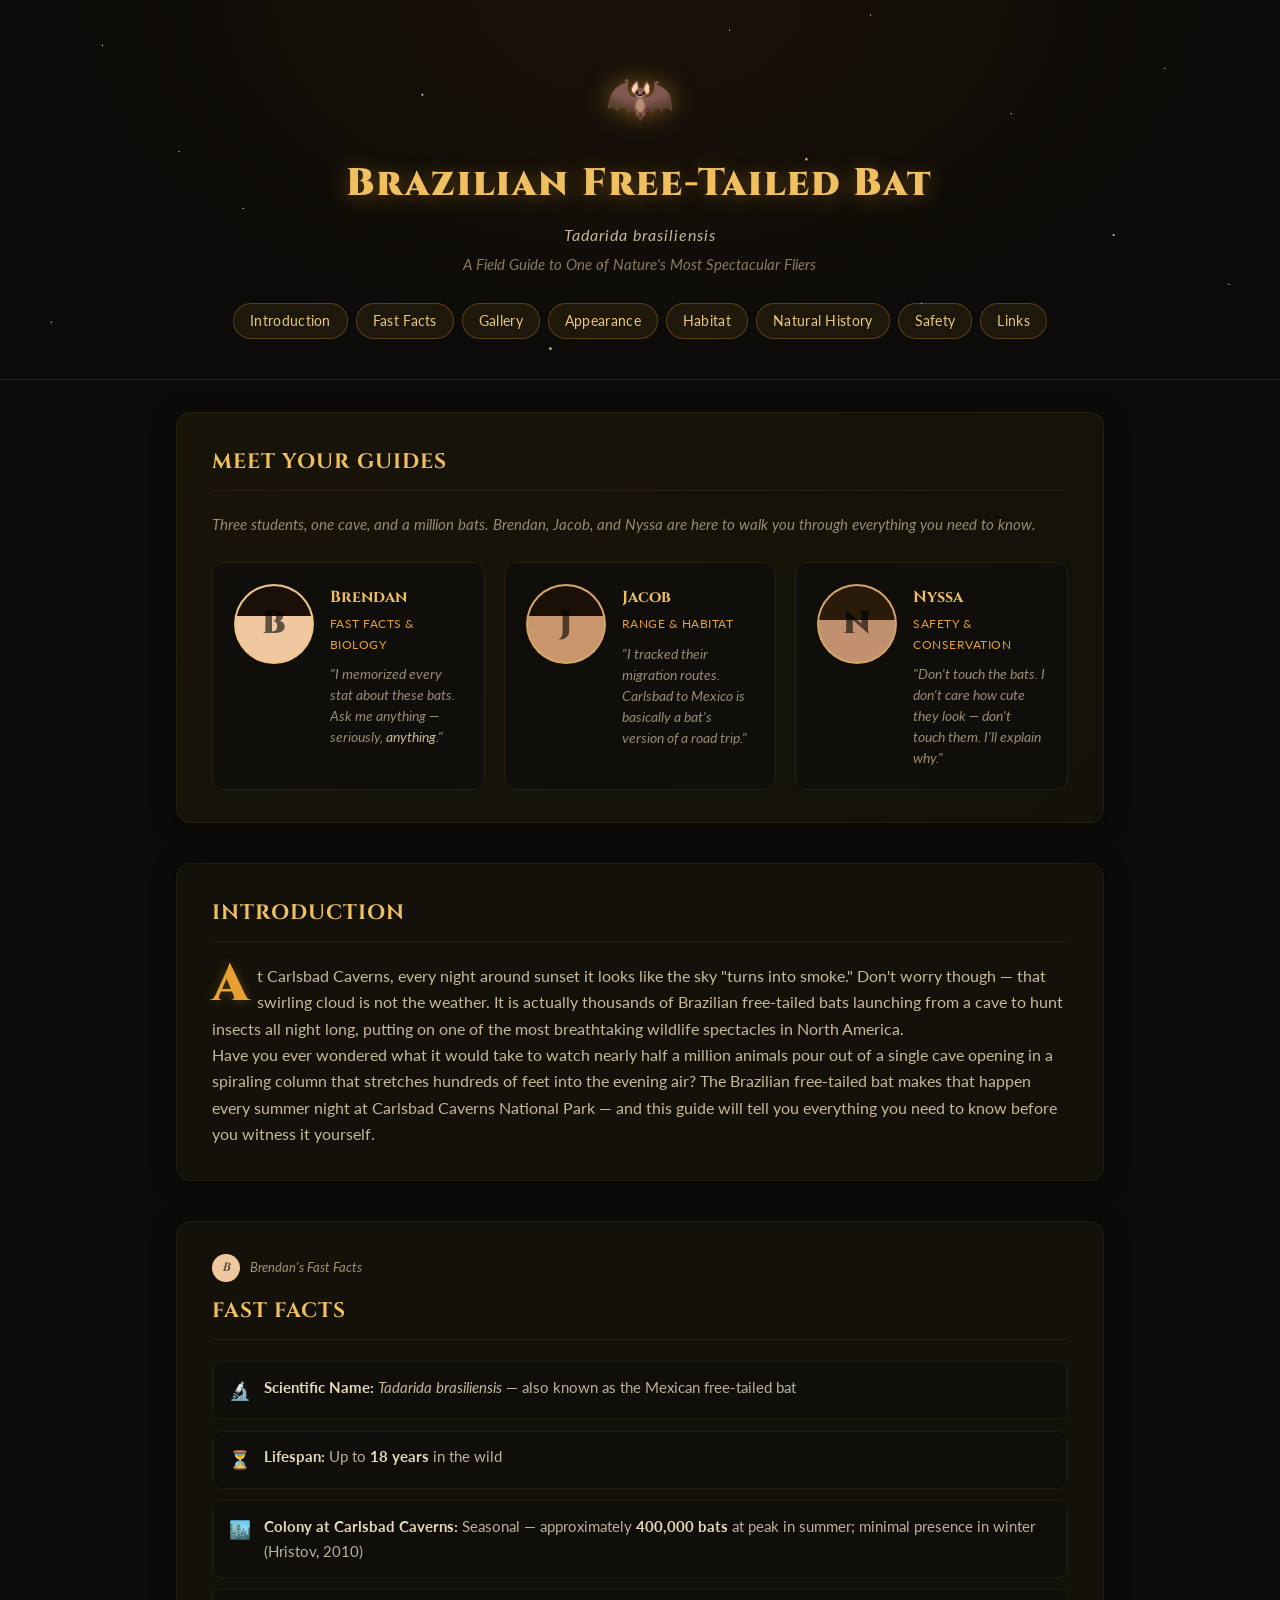
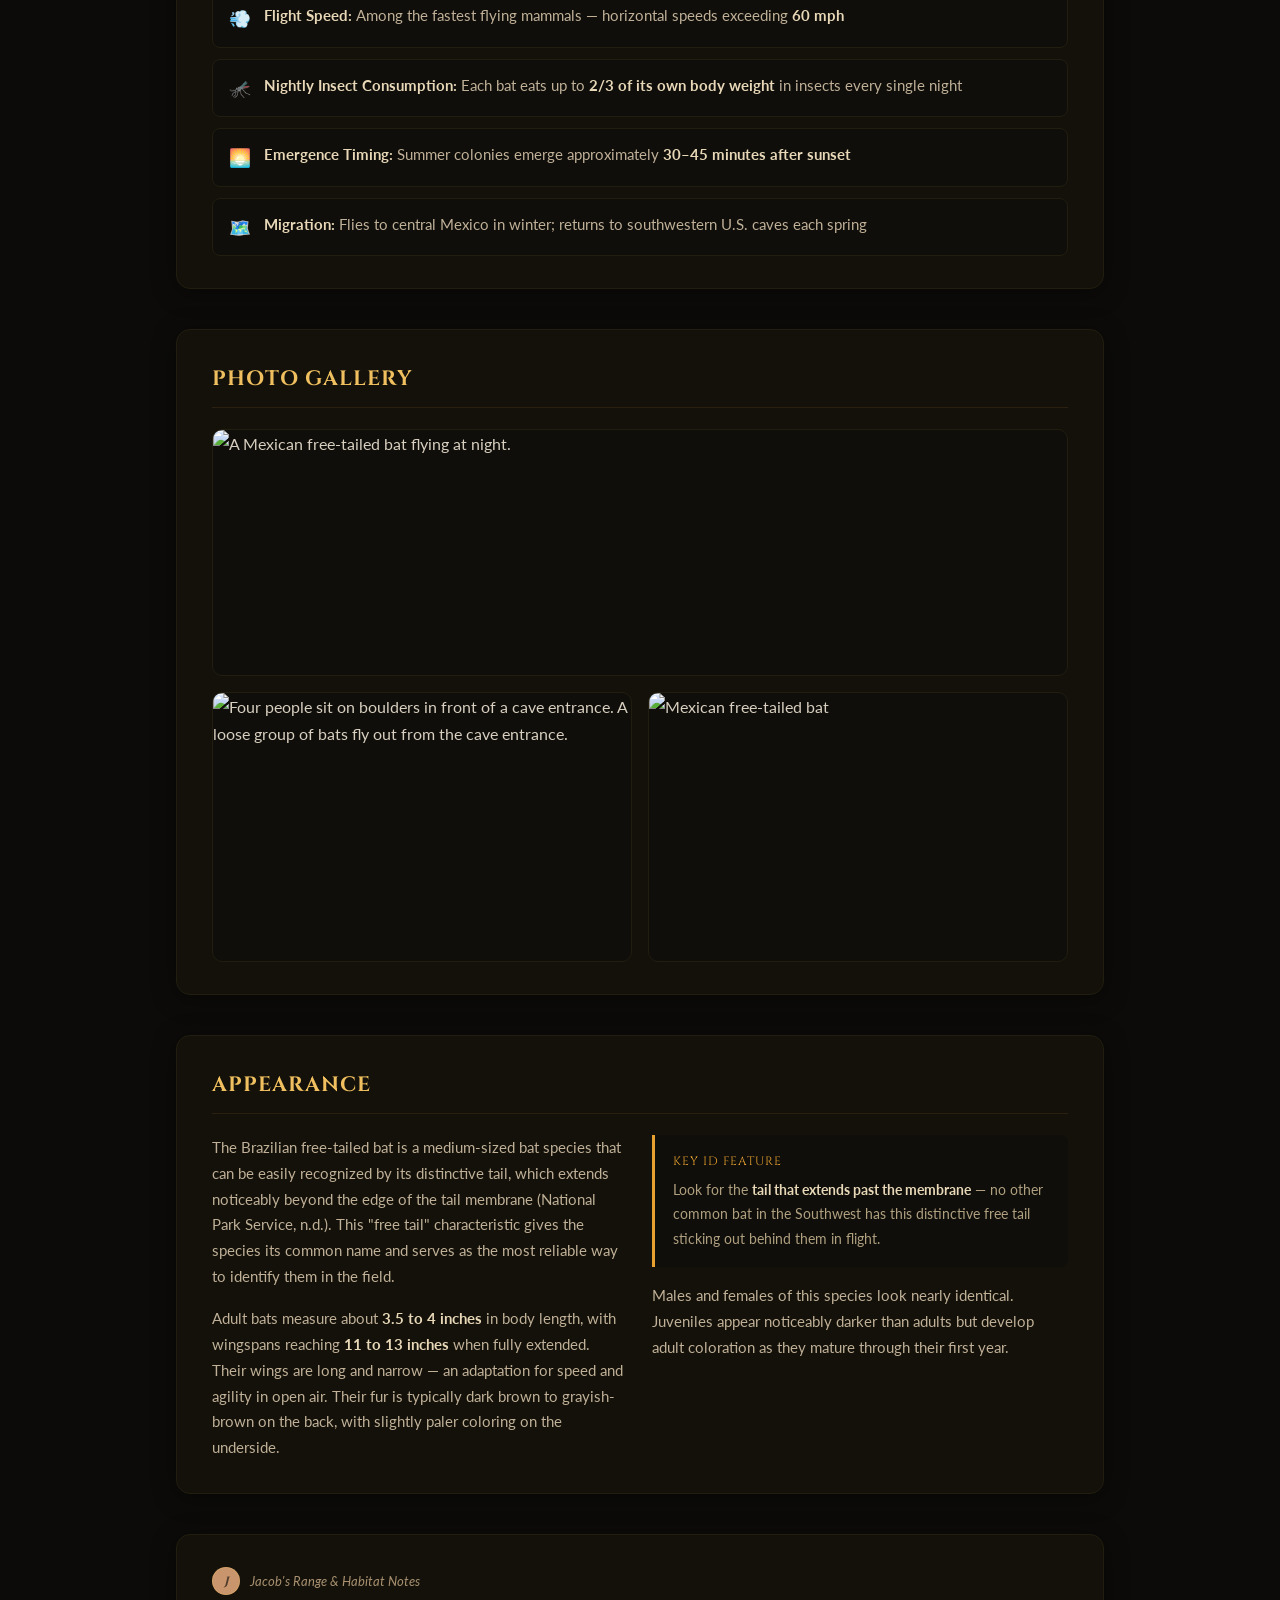
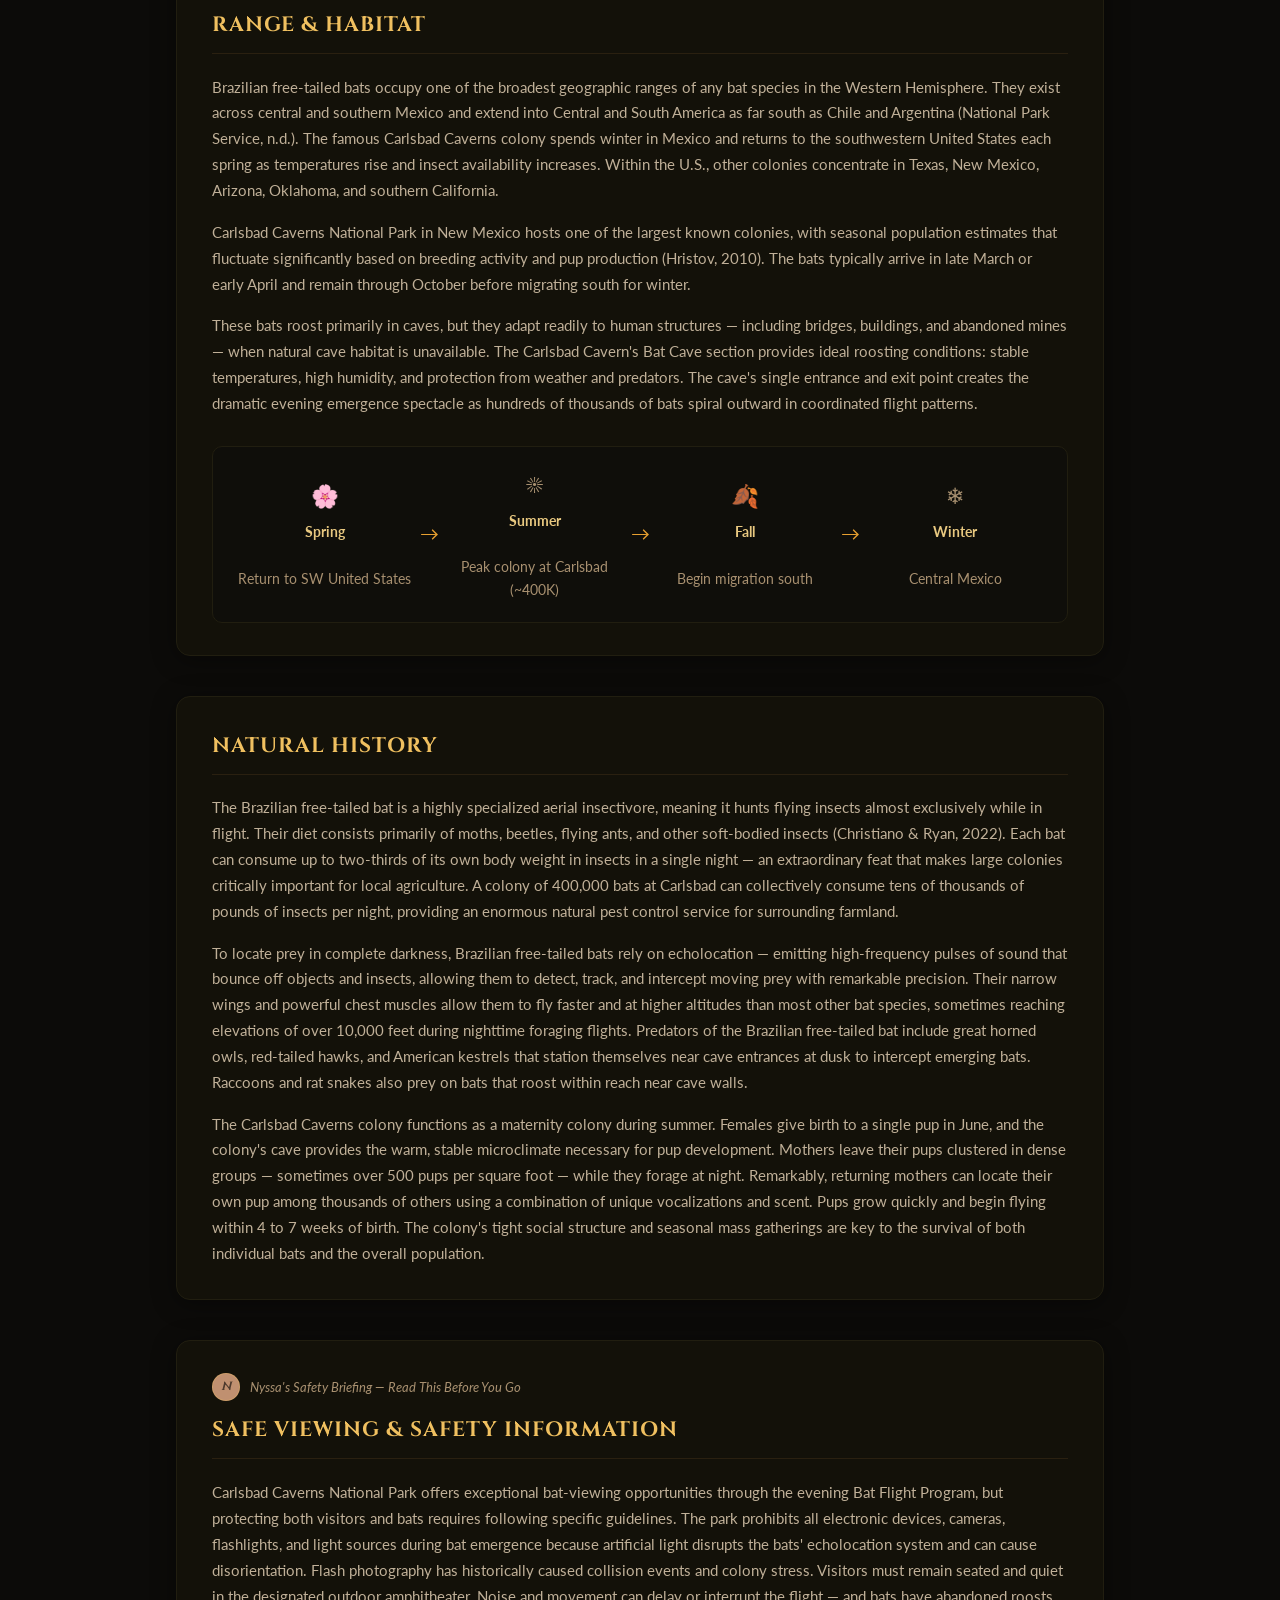
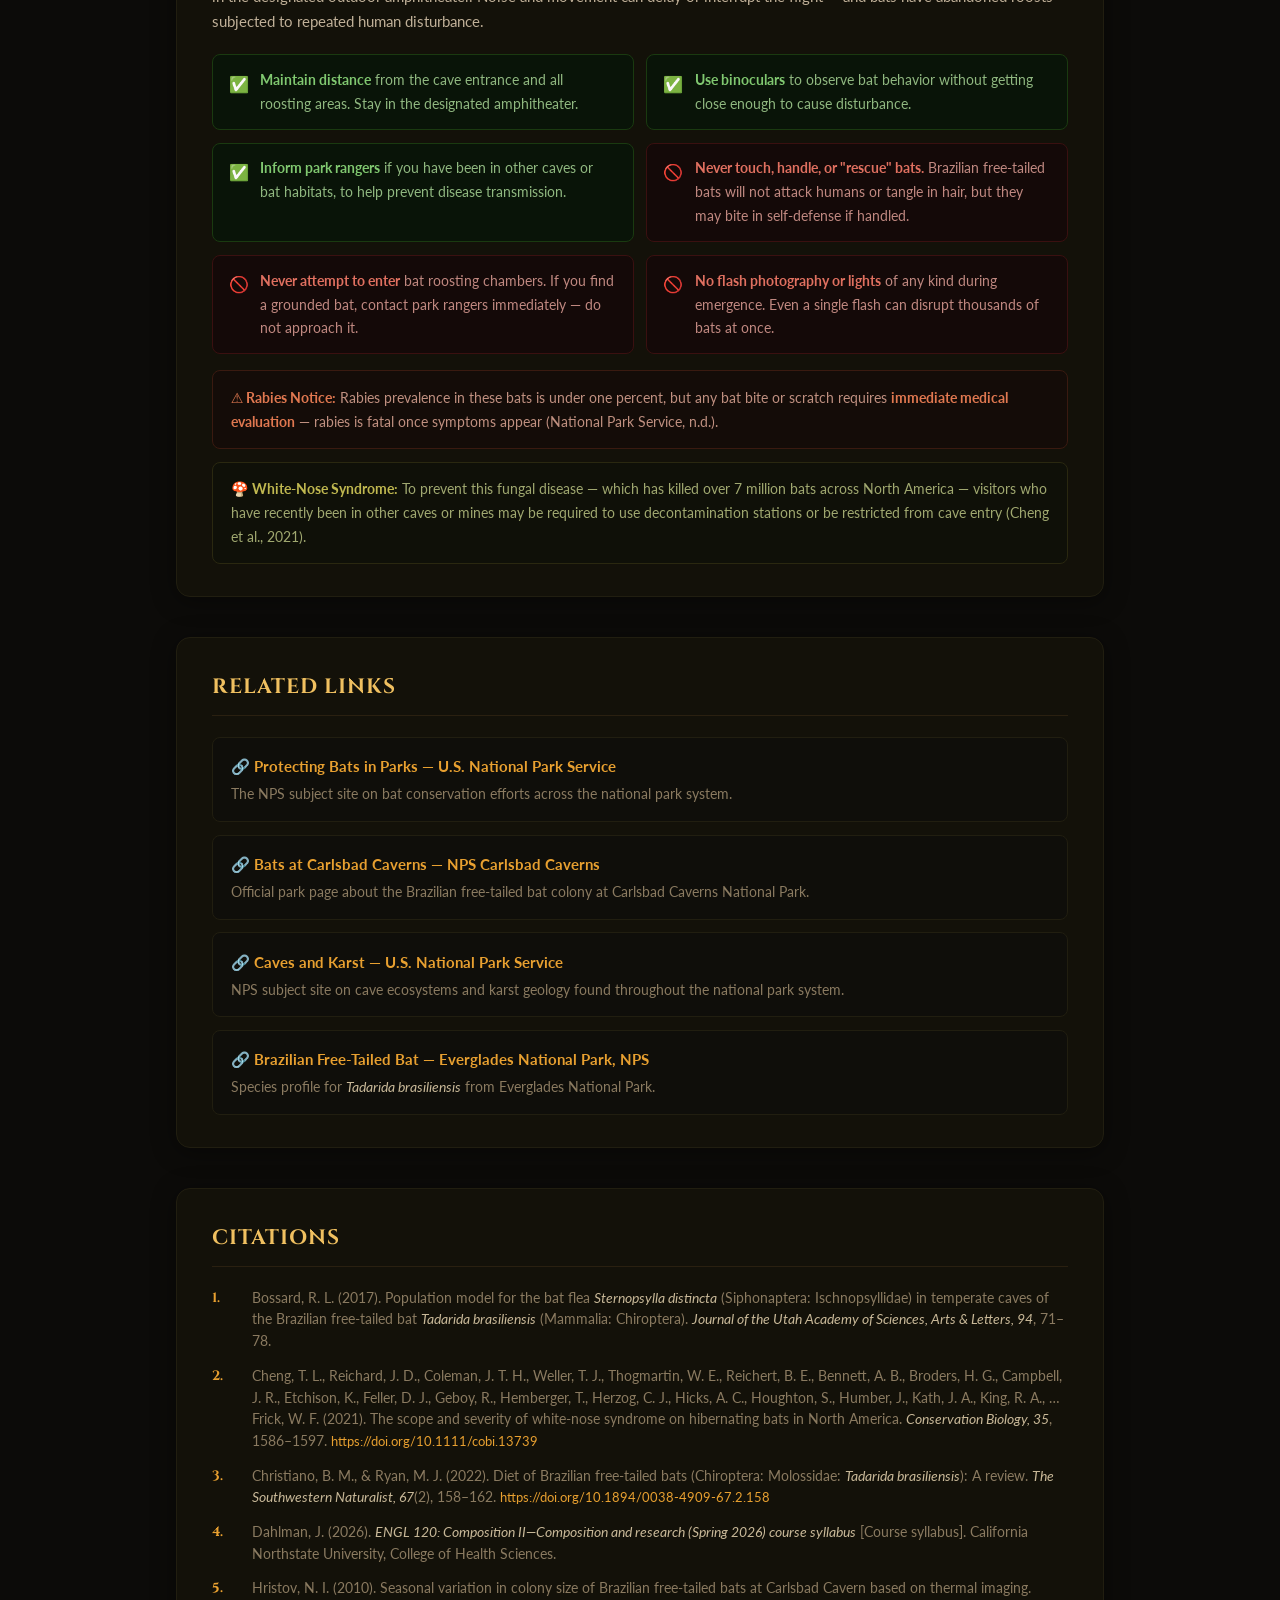
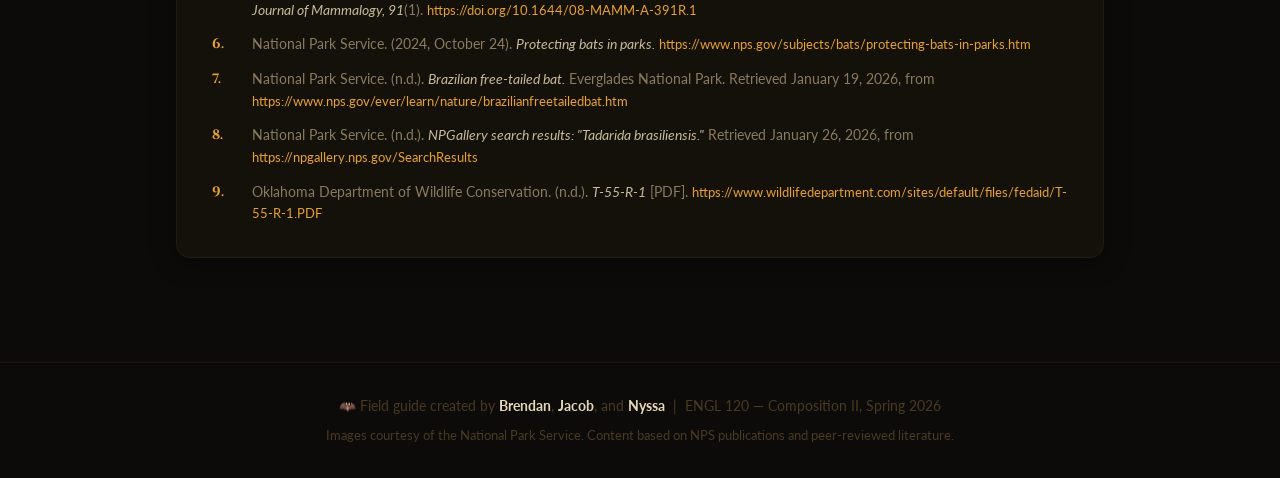
==== bat-guide/index.html @ ae76cc27 "Add Brazilian Free-Tailed Bat field guide website Features student guides Brendan (Taiwanese), Jacob" ====
<!DOCTYPE html>
<html lang="en">
<head>
  <meta charset="UTF-8" />
  <meta name="viewport" content="width=device-width, initial-scale=1.0" />
  <title>Brazilian Free-Tailed Bat — Field Guide</title>
  <link rel="preconnect" href="https://fonts.googleapis.com">
  <link rel="preconnect" href="https://fonts.gstatic.com" crossorigin>
  <link href="https://fonts.googleapis.com/css2?family=Cinzel:wght@400;700;900&family=Lato:ital,wght@0,400;0,700;1,400&display=swap" rel="stylesheet">
  <link rel="stylesheet" href="styles.css" />
</head>
<body>

  <!-- ===== HERO ===== -->
  <header>
    <div class="stars"></div>
    <div class="hero-content">
      <div class="bat-icon">🦇</div>
      <h1>Brazilian Free-Tailed Bat</h1>
      <p class="latin-name"><em>Tadarida brasiliensis</em></p>
      <p class="hero-sub">A Field Guide to One of Nature's Most Spectacular Fliers</p>
      <nav>
        <a href="#intro">Introduction</a>
        <a href="#facts">Fast Facts</a>
        <a href="#gallery">Gallery</a>
        <a href="#appearance">Appearance</a>
        <a href="#habitat">Habitat</a>
        <a href="#history">Natural History</a>
        <a href="#safety">Safety</a>
        <a href="#links">Links</a>
      </nav>
    </div>
  </header>

  <main>

    <!-- ===== GUIDES ===== -->
    <section id="guides" class="guides-section">
      <h2>Meet Your Guides</h2>
      <p class="guides-intro">Three students, one cave, and a million bats. Brendan, Jacob, and Nyssa are here to walk you through everything you need to know.</p>
      <div class="guides-grid">

        <div class="guide-card">
          <div class="avatar avatar-brendan">
            <span class="avatar-initials">B</span>
            <div class="avatar-hair hair-brendan"></div>
          </div>
          <div class="guide-info">
            <h3>Brendan</h3>
            <p class="guide-tag">Fast Facts &amp; Biology</p>
            <p class="guide-quote">"I memorized every stat about these bats. Ask me anything — seriously, <em>anything</em>."</p>
          </div>
        </div>

        <div class="guide-card">
          <div class="avatar avatar-jacob">
            <span class="avatar-initials">J</span>
            <div class="avatar-hair hair-jacob"></div>
          </div>
          <div class="guide-info">
            <h3>Jacob</h3>
            <p class="guide-tag">Range &amp; Habitat</p>
            <p class="guide-quote">"I tracked their migration routes. Carlsbad to Mexico is basically a bat's version of a road trip."</p>
          </div>
        </div>

        <div class="guide-card">
          <div class="avatar avatar-nyssa">
            <span class="avatar-initials">N</span>
            <div class="avatar-hair hair-nyssa"></div>
          </div>
          <div class="guide-info">
            <h3>Nyssa</h3>
            <p class="guide-tag">Safety &amp; Conservation</p>
            <p class="guide-quote">"Don't touch the bats. I don't care how cute they look — don't touch them. I'll explain why."</p>
          </div>
        </div>

      </div>
    </section>

    <!-- ===== INTRODUCTION ===== -->
    <section id="intro">
      <h2>Introduction</h2>
      <div class="intro-text">
        <p class="drop-cap">At Carlsbad Caverns, every night around sunset it looks like the sky "turns into smoke." Don't worry though — that swirling cloud is not the weather. It is actually thousands of Brazilian free-tailed bats launching from a cave to hunt insects all night long, putting on one of the most breathtaking wildlife spectacles in North America.</p>
        <p>Have you ever wondered what it would take to watch nearly half a million animals pour out of a single cave opening in a spiraling column that stretches hundreds of feet into the evening air? The Brazilian free-tailed bat makes that happen every summer night at Carlsbad Caverns National Park — and this guide will tell you everything you need to know before you witness it yourself.</p>
      </div>
    </section>

    <!-- ===== FAST FACTS ===== -->
    <section id="facts">
      <div class="section-guide-bar">
        <div class="mini-avatar avatar-brendan"><span>B</span></div>
        <span>Brendan's Fast Facts</span>
      </div>
      <h2>Fast Facts</h2>
      <ul class="fact-list">
        <li>
          <span class="fact-icon">🔬</span>
          <div><strong>Scientific Name:</strong> <em>Tadarida brasiliensis</em> — also known as the Mexican free-tailed bat</div>
        </li>
        <li>
          <span class="fact-icon">⏳</span>
          <div><strong>Lifespan:</strong> Up to <strong>18 years</strong> in the wild</div>
        </li>
        <li>
          <span class="fact-icon">🏙️</span>
          <div><strong>Colony at Carlsbad Caverns:</strong> Seasonal — approximately <strong>400,000 bats</strong> at peak in summer; minimal presence in winter (Hristov, 2010)</div>
        </li>
        <li>
          <span class="fact-icon">💨</span>
          <div><strong>Flight Speed:</strong> Among the fastest flying mammals — horizontal speeds exceeding <strong>60 mph</strong></div>
        </li>
        <li>
          <span class="fact-icon">🦟</span>
          <div><strong>Nightly Insect Consumption:</strong> Each bat eats up to <strong>2/3 of its own body weight</strong> in insects every single night</div>
        </li>
        <li>
          <span class="fact-icon">🌅</span>
          <div><strong>Emergence Timing:</strong> Summer colonies emerge approximately <strong>30–45 minutes after sunset</strong></div>
        </li>
        <li>
          <span class="fact-icon">🗺️</span>
          <div><strong>Migration:</strong> Flies to central Mexico in winter; returns to southwestern U.S. caves each spring</div>
        </li>
      </ul>
    </section>

    <!-- ===== GALLERY ===== -->
    <section id="gallery">
      <h2>Photo Gallery</h2>
      <div class="gallery-grid">

        <figure class="gallery-landscape">
          <img
            src="https://npgallery.nps.gov/GetAsset/c9c095a2-87aa-4bda-b711-09a0f9db48b5/thumbxlarge"
            alt="A Mexican free-tailed bat flying at night."
            loading="lazy"
          />
          <figcaption>
            <span class="photo-caption">Mexican free-tailed bat (<em>Tadarida brasiliensis</em>) in flight at night.</span>
            <span class="photo-credit">NPS Photo / BT Hamilton</span>
          </figcaption>
        </figure>

        <figure class="gallery-portrait">
          <img
            src="https://npgallery.nps.gov/GetAsset/7855b860-4437-4084-9c7d-f9df87c535fa/thumbxlarge"
            alt="Four people sit on boulders in front of a cave entrance. A loose group of bats fly out from the cave entrance."
            loading="lazy"
          />
          <figcaption>
            <span class="photo-caption">Nightly Bat Outflight — visitors watch as bats emerge from Carlsbad Caverns.</span>
            <span class="photo-credit">NPS Photo / Maci Macpherson</span>
          </figcaption>
        </figure>

        <figure class="gallery-portrait">
          <img
            src="https://npgallery.nps.gov/GetAsset/e0b00a2d-155d-451f-670d-9aaa762e35d0/thumbxlarge"
            alt="Mexican free-tailed bat"
            loading="lazy"
          />
          <figcaption>
            <span class="photo-caption">Close-up view of a Mexican free-tailed bat, showing its distinctive free tail.</span>
            <span class="photo-credit">NPS Photo / U.S. National Park Service</span>
          </figcaption>
        </figure>

      </div>
    </section>

    <!-- ===== APPEARANCE ===== -->
    <section id="appearance">
      <h2>Appearance</h2>
      <div class="two-col">
        <div>
          <p>The Brazilian free-tailed bat is a medium-sized bat species that can be easily recognized by its distinctive tail, which extends noticeably beyond the edge of the tail membrane (National Park Service, n.d.). This "free tail" characteristic gives the species its common name and serves as the most reliable way to identify them in the field.</p>
          <p style="margin-top:1rem;">Adult bats measure about <strong>3.5 to 4 inches</strong> in body length, with wingspans reaching <strong>11 to 13 inches</strong> when fully extended. Their wings are long and narrow — an adaptation for speed and agility in open air. Their fur is typically dark brown to grayish-brown on the back, with slightly paler coloring on the underside.</p>
        </div>
        <div>
          <div class="callout-box">
            <div class="callout-label">Key ID Feature</div>
            <p>Look for the <strong>tail that extends past the membrane</strong> — no other common bat in the Southwest has this distinctive free tail sticking out behind them in flight.</p>
          </div>
          <p style="margin-top:1rem;">Males and females of this species look nearly identical. Juveniles appear noticeably darker than adults but develop adult coloration as they mature through their first year.</p>
        </div>
      </div>
    </section>

    <!-- ===== RANGE & HABITAT ===== -->
    <section id="habitat">
      <div class="section-guide-bar">
        <div class="mini-avatar avatar-jacob"><span>J</span></div>
        <span>Jacob's Range &amp; Habitat Notes</span>
      </div>
      <h2>Range &amp; Habitat</h2>
      <p>Brazilian free-tailed bats occupy one of the broadest geographic ranges of any bat species in the Western Hemisphere. They exist across central and southern Mexico and extend into Central and South America as far south as Chile and Argentina (National Park Service, n.d.). The famous Carlsbad Caverns colony spends winter in Mexico and returns to the southwestern United States each spring as temperatures rise and insect availability increases. Within the U.S., other colonies concentrate in Texas, New Mexico, Arizona, Oklahoma, and southern California.</p>
      <p style="margin-top:1rem;">Carlsbad Caverns National Park in New Mexico hosts one of the largest known colonies, with seasonal population estimates that fluctuate significantly based on breeding activity and pup production (Hristov, 2010). The bats typically arrive in late March or early April and remain through October before migrating south for winter.</p>
      <p style="margin-top:1rem;">These bats roost primarily in caves, but they adapt readily to human structures — including bridges, buildings, and abandoned mines — when natural cave habitat is unavailable. The Carlsbad Cavern's Bat Cave section provides ideal roosting conditions: stable temperatures, high humidity, and protection from weather and predators. The cave's single entrance and exit point creates the dramatic evening emergence spectacle as hundreds of thousands of bats spiral outward in coordinated flight patterns.</p>

      <div class="migration-bar">
        <div class="mig-step"><span class="mig-icon">🌸</span><strong>Spring</strong><br>Return to SW United States</div>
        <div class="mig-arrow">→</div>
        <div class="mig-step"><span class="mig-icon">☀️</span><strong>Summer</strong><br>Peak colony at Carlsbad (~400K)</div>
        <div class="mig-arrow">→</div>
        <div class="mig-step"><span class="mig-icon">🍂</span><strong>Fall</strong><br>Begin migration south</div>
        <div class="mig-arrow">→</div>
        <div class="mig-step"><span class="mig-icon">❄️</span><strong>Winter</strong><br>Central Mexico</div>
      </div>
    </section>

    <!-- ===== NATURAL HISTORY ===== -->
    <section id="history">
      <h2>Natural History</h2>
      <p>The Brazilian free-tailed bat is a highly specialized aerial insectivore, meaning it hunts flying insects almost exclusively while in flight. Their diet consists primarily of moths, beetles, flying ants, and other soft-bodied insects (Christiano &amp; Ryan, 2022). Each bat can consume up to two-thirds of its own body weight in insects in a single night — an extraordinary feat that makes large colonies critically important for local agriculture. A colony of 400,000 bats at Carlsbad can collectively consume tens of thousands of pounds of insects per night, providing an enormous natural pest control service for surrounding farmland.</p>
      <p style="margin-top:1rem;">To locate prey in complete darkness, Brazilian free-tailed bats rely on echolocation — emitting high-frequency pulses of sound that bounce off objects and insects, allowing them to detect, track, and intercept moving prey with remarkable precision. Their narrow wings and powerful chest muscles allow them to fly faster and at higher altitudes than most other bat species, sometimes reaching elevations of over 10,000 feet during nighttime foraging flights. Predators of the Brazilian free-tailed bat include great horned owls, red-tailed hawks, and American kestrels that station themselves near cave entrances at dusk to intercept emerging bats. Raccoons and rat snakes also prey on bats that roost within reach near cave walls.</p>
      <p style="margin-top:1rem;">The Carlsbad Caverns colony functions as a maternity colony during summer. Females give birth to a single pup in June, and the colony's cave provides the warm, stable microclimate necessary for pup development. Mothers leave their pups clustered in dense groups — sometimes over 500 pups per square foot — while they forage at night. Remarkably, returning mothers can locate their own pup among thousands of others using a combination of unique vocalizations and scent. Pups grow quickly and begin flying within 4 to 7 weeks of birth. The colony's tight social structure and seasonal mass gatherings are key to the survival of both individual bats and the overall population.</p>
    </section>

    <!-- ===== SAFETY ===== -->
    <section id="safety">
      <div class="section-guide-bar">
        <div class="mini-avatar avatar-nyssa"><span>N</span></div>
        <span>Nyssa's Safety Briefing — Read This Before You Go</span>
      </div>
      <h2>Safe Viewing &amp; Safety Information</h2>
      <p>Carlsbad Caverns National Park offers exceptional bat-viewing opportunities through the evening Bat Flight Program, but protecting both visitors and bats requires following specific guidelines. The park prohibits all electronic devices, cameras, flashlights, and light sources during bat emergence because artificial light disrupts the bats' echolocation system and can cause disorientation. Flash photography has historically caused collision events and colony stress. Visitors must remain seated and quiet in the designated outdoor amphitheater. Noise and movement can delay or interrupt the flight — and bats have abandoned roosts subjected to repeated human disturbance.</p>

      <div class="safety-grid">
        <div class="safety-item safe">
          <span class="safety-icon">✅</span>
          <div>
            <strong>Maintain distance</strong> from the cave entrance and all roosting areas. Stay in the designated amphitheater.
          </div>
        </div>
        <div class="safety-item safe">
          <span class="safety-icon">✅</span>
          <div>
            <strong>Use binoculars</strong> to observe bat behavior without getting close enough to cause disturbance.
          </div>
        </div>
        <div class="safety-item safe">
          <span class="safety-icon">✅</span>
          <div>
            <strong>Inform park rangers</strong> if you have been in other caves or bat habitats, to help prevent disease transmission.
          </div>
        </div>
        <div class="safety-item danger">
          <span class="safety-icon">🚫</span>
          <div>
            <strong>Never touch, handle, or "rescue" bats.</strong> Brazilian free-tailed bats will not attack humans or tangle in hair, but they may bite in self-defense if handled.
          </div>
        </div>
        <div class="safety-item danger">
          <span class="safety-icon">🚫</span>
          <div>
            <strong>Never attempt to enter</strong> bat roosting chambers. If you find a grounded bat, contact park rangers immediately — do not approach it.
          </div>
        </div>
        <div class="safety-item danger">
          <span class="safety-icon">🚫</span>
          <div>
            <strong>No flash photography or lights</strong> of any kind during emergence. Even a single flash can disrupt thousands of bats at once.
          </div>
        </div>
      </div>

      <div class="rabies-notice">
        <strong>⚠️ Rabies Notice:</strong> Rabies prevalence in these bats is under one percent, but any bat bite or scratch requires <strong>immediate medical evaluation</strong> — rabies is fatal once symptoms appear (National Park Service, n.d.).
      </div>

      <div class="wns-notice">
        <strong>🍄 White-Nose Syndrome:</strong> To prevent this fungal disease — which has killed over 7 million bats across North America — visitors who have recently been in other caves or mines may be required to use decontamination stations or be restricted from cave entry (Cheng et al., 2021).
      </div>
    </section>

    <!-- ===== RELATED LINKS ===== -->
    <section id="links">
      <h2>Related Links</h2>
      <ul class="links-list">
        <li>
          <a href="https://www.nps.gov/subjects/bats/protecting-bats-in-parks.htm" target="_blank" rel="noopener">
            🔗 Protecting Bats in Parks — U.S. National Park Service
          </a>
          <p>The NPS subject site on bat conservation efforts across the national park system.</p>
        </li>
        <li>
          <a href="https://www.nps.gov/cave/learn/nature/bats.htm" target="_blank" rel="noopener">
            🔗 Bats at Carlsbad Caverns — NPS Carlsbad Caverns
          </a>
          <p>Official park page about the Brazilian free-tailed bat colony at Carlsbad Caverns National Park.</p>
        </li>
        <li>
          <a href="https://www.nps.gov/subjects/caves/index.htm" target="_blank" rel="noopener">
            🔗 Caves and Karst — U.S. National Park Service
          </a>
          <p>NPS subject site on cave ecosystems and karst geology found throughout the national park system.</p>
        </li>
        <li>
          <a href="https://www.nps.gov/ever/learn/nature/brazilianfreetailedbat.htm" target="_blank" rel="noopener">
            🔗 Brazilian Free-Tailed Bat — Everglades National Park, NPS
          </a>
          <p>Species profile for <em>Tadarida brasiliensis</em> from Everglades National Park.</p>
        </li>
      </ul>
    </section>

    <!-- ===== CITATIONS ===== -->
    <section id="citations">
      <h2>Citations</h2>
      <ol class="citation-list">
        <li>Bossard, R. L. (2017). Population model for the bat flea <em>Sternopsylla distincta</em> (Siphonaptera: Ischnopsyllidae) in temperate caves of the Brazilian free-tailed bat <em>Tadarida brasiliensis</em> (Mammalia: Chiroptera). <em>Journal of the Utah Academy of Sciences, Arts &amp; Letters, 94</em>, 71–78.</li>
        <li>Cheng, T. L., Reichard, J. D., Coleman, J. T. H., Weller, T. J., Thogmartin, W. E., Reichert, B. E., Bennett, A. B., Broders, H. G., Campbell, J. R., Etchison, K., Feller, D. J., Geboy, R., Hemberger, T., Herzog, C. J., Hicks, A. C., Houghton, S., Humber, J., Kath, J. A., King, R. A., … Frick, W. F. (2021). The scope and severity of white-nose syndrome on hibernating bats in North America. <em>Conservation Biology, 35</em>, 1586–1597. <a href="https://doi.org/10.1111/cobi.13739" target="_blank">https://doi.org/10.1111/cobi.13739</a></li>
        <li>Christiano, B. M., &amp; Ryan, M. J. (2022). Diet of Brazilian free-tailed bats (Chiroptera: Molossidae: <em>Tadarida brasiliensis</em>): A review. <em>The Southwestern Naturalist, 67</em>(2), 158–162. <a href="https://doi.org/10.1894/0038-4909-67.2.158" target="_blank">https://doi.org/10.1894/0038-4909-67.2.158</a></li>
        <li>Dahlman, J. (2026). <em>ENGL 120: Composition II—Composition and research (Spring 2026) course syllabus</em> [Course syllabus]. California Northstate University, College of Health Sciences.</li>
        <li>Hristov, N. I. (2010). Seasonal variation in colony size of Brazilian free-tailed bats at Carlsbad Cavern based on thermal imaging. <em>Journal of Mammalogy, 91</em>(1). <a href="https://doi.org/10.1644/08-MAMM-A-391R.1" target="_blank">https://doi.org/10.1644/08-MAMM-A-391R.1</a></li>
        <li>National Park Service. (2024, October 24). <em>Protecting bats in parks.</em> <a href="https://www.nps.gov/subjects/bats/protecting-bats-in-parks.htm" target="_blank">https://www.nps.gov/subjects/bats/protecting-bats-in-parks.htm</a></li>
        <li>National Park Service. (n.d.). <em>Brazilian free-tailed bat.</em> Everglades National Park. Retrieved January 19, 2026, from <a href="https://www.nps.gov/ever/learn/nature/brazilianfreetailedbat.htm" target="_blank">https://www.nps.gov/ever/learn/nature/brazilianfreetailedbat.htm</a></li>
        <li>National Park Service. (n.d.). <em>NPGallery search results: "Tadarida brasiliensis."</em> Retrieved January 26, 2026, from <a href="https://npgallery.nps.gov/SearchResults?search_param=all&allFields=Tadarida+brasiliensis" target="_blank">https://npgallery.nps.gov/SearchResults</a></li>
        <li>Oklahoma Department of Wildlife Conservation. (n.d.). <em>T-55-R-1</em> [PDF]. <a href="https://www.wildlifedepartment.com/sites/default/files/fedaid/T-55-R-1.PDF" target="_blank">https://www.wildlifedepartment.com/sites/default/files/fedaid/T-55-R-1.PDF</a></li>
      </ol>
    </section>

  </main>

  <footer>
    <p>🦇 Field guide created by <strong>Brendan</strong>, <strong>Jacob</strong>, and <strong>Nyssa</strong> &nbsp;|&nbsp; ENGL 120 — Composition II, Spring 2026</p>
    <p style="margin-top:0.4rem; font-size:0.8rem;">Images courtesy of the National Park Service. Content based on NPS publications and peer-reviewed literature.</p>
  </footer>

</body>
</html>
---- bat-guide/styles.css ----
/* ===== RESET ===== */
*, *::before, *::after { box-sizing: border-box; margin: 0; padding: 0; }

/* ===== BASE ===== */
body {
  font-family: 'Lato', 'Segoe UI', system-ui, sans-serif;
  background: #0c0b09;
  color: #d8cfc0;
  line-height: 1.7;
}

a { color: #e8a030; text-decoration: none; }
a:hover { text-decoration: underline; color: #f0b84a; }
strong { color: #e8d8b8; }
em { color: #c8b898; }

/* ===== HERO / HEADER ===== */
header {
  position: relative;
  min-height: 340px;
  display: flex;
  align-items: center;
  justify-content: center;
  text-align: center;
  padding: 3rem 1rem 2.5rem;
  overflow: hidden;
  background: radial-gradient(ellipse at 50% 0%, #1a1208 0%, #0c0b09 70%);
  border-bottom: 1px solid #2a2010;
}

/* starfield */
.stars {
  position: absolute;
  inset: 0;
  pointer-events: none;
  background-image:
    radial-gradient(1px 1px at 8%  12%, #fff8e0 0%, transparent 100%),
    radial-gradient(1px 1px at 19% 55%, #fff 0%, transparent 100%),
    radial-gradient(1.5px 1.5px at 33% 25%, #fff8e0 0%, transparent 100%),
    radial-gradient(1px 1px at 47% 70%, #fff 0%, transparent 100%),
    radial-gradient(1px 1px at 57%  8%, #fff8e0 0%, transparent 100%),
    radial-gradient(2px 2px at 63% 42%, #ffe8a0 0%, transparent 100%),
    radial-gradient(1px 1px at 72% 80%, #fff 0%, transparent 100%),
    radial-gradient(1px 1px at 79% 30%, #fff8e0 0%, transparent 100%),
    radial-gradient(1.5px 1.5px at 87% 62%, #fff 0%, transparent 100%),
    radial-gradient(1px 1px at 4%  85%, #fff8e0 0%, transparent 100%),
    radial-gradient(1px 1px at 91% 18%, #fff 0%, transparent 100%),
    radial-gradient(1px 1px at 14% 40%, #ffe8a0 0%, transparent 100%),
    radial-gradient(2px 2px at 43% 92%, #fff8e0 0%, transparent 100%),
    radial-gradient(1px 1px at 68%  4%, #fff 0%, transparent 100%),
    radial-gradient(1px 1px at 96% 75%, #fff8e0 0%, transparent 100%);
}

.hero-content { position: relative; z-index: 1; }

.bat-icon {
  font-size: 3.5rem;
  display: block;
  margin-bottom: 0.5rem;
  filter: drop-shadow(0 0 12px rgba(232,160,48,0.5));
}

header h1 {
  font-family: 'Cinzel', serif;
  font-size: 2.4rem;
  font-weight: 900;
  color: #f0c060;
  letter-spacing: 2px;
  text-shadow: 0 2px 20px rgba(232,160,48,0.4);
}

.latin-name {
  font-size: 1rem;
  color: #a89878;
  margin-top: 0.3rem;
  letter-spacing: 1px;
}

.hero-sub {
  font-size: 0.95rem;
  color: #8a7a60;
  margin-top: 0.2rem;
  font-style: italic;
}

nav {
  margin-top: 1.6rem;
  display: flex;
  justify-content: center;
  flex-wrap: wrap;
  gap: 0.5rem;
}
nav a {
  color: #e8c880;
  text-decoration: none;
  background: rgba(232,160,48,0.08);
  border: 1px solid rgba(232,160,48,0.3);
  padding: 0.35rem 1rem;
  border-radius: 999px;
  font-size: 0.85rem;
  letter-spacing: 0.3px;
  transition: background 0.2s, border-color 0.2s, color 0.2s;
}
nav a:hover {
  background: rgba(232,160,48,0.18);
  border-color: #e8a030;
  color: #fff;
  text-decoration: none;
}

/* ===== MAIN CONTAINER ===== */
main {
  max-width: 960px;
  margin: 0 auto;
  padding: 2rem 1rem 4rem;
}

/* ===== SECTIONS ===== */
section {
  background: #131109;
  border: 1px solid #211e10;
  border-radius: 14px;
  padding: 2rem 2.2rem;
  margin-bottom: 2.5rem;
  box-shadow: 0 4px 24px rgba(0,0,0,0.4);
}

section h2 {
  font-family: 'Cinzel', serif;
  font-size: 1.3rem;
  font-weight: 700;
  color: #f0c060;
  letter-spacing: 1px;
  text-transform: uppercase;
  border-bottom: 1px solid #2a2010;
  padding-bottom: 0.6rem;
  margin-bottom: 1.3rem;
}

/* ===== GUIDE BAR ===== */
.section-guide-bar {
  display: flex;
  align-items: center;
  gap: 0.6rem;
  margin-bottom: 0.8rem;
  font-size: 0.82rem;
  color: #a89070;
  font-style: italic;
}

/* ===== AVATAR SYSTEM ===== */
.avatar {
  width: 80px;
  height: 80px;
  border-radius: 50%;
  display: flex;
  align-items: center;
  justify-content: center;
  position: relative;
  overflow: hidden;
  flex-shrink: 0;
  border: 2px solid rgba(240,192,96,0.4);
}
.avatar-initials {
  font-family: 'Cinzel', serif;
  font-size: 2rem;
  font-weight: 900;
  position: relative;
  z-index: 2;
  color: rgba(0,0,0,0.6);
}

/* Skin tones */
.avatar-brendan { background: #f0c8a0; } /* Taiwanese — warm ivory */
.avatar-jacob   { background: #c8956c; } /* Filipino — warm tan */
.avatar-nyssa   { background: #c09070; } /* Light-skin Black — warm medium brown */

/* Hair shapes */
.avatar-hair {
  position: absolute;
  top: 0; left: 0; right: 0;
  height: 40%;
  z-index: 1;
  border-radius: 50% 50% 0 0;
}
.hair-brendan { background: #1a1008; } /* Very dark brown/black — East Asian */
.hair-jacob   { background: #1a1008; } /* Very dark brown/black — Filipino */
.hair-nyssa   { background: #2a1a0a; border-radius: 50% 50% 0 0; height: 45%; } /* Dark brown */

/* Mini avatars for section bars */
.mini-avatar {
  width: 28px;
  height: 28px;
  border-radius: 50%;
  display: flex;
  align-items: center;
  justify-content: center;
  font-family: 'Cinzel', serif;
  font-weight: 700;
  font-size: 0.75rem;
  color: rgba(0,0,0,0.6);
  flex-shrink: 0;
  border: 1px solid rgba(240,192,96,0.3);
}

/* ===== GUIDES SECTION ===== */
.guides-section {
  background: linear-gradient(135deg, #181408 0%, #131109 100%);
  border-color: #2a2010;
}

.guides-intro {
  color: #9a8a70;
  font-style: italic;
  margin-bottom: 1.5rem;
  font-size: 0.95rem;
}

.guides-grid {
  display: grid;
  grid-template-columns: repeat(auto-fill, minmax(240px, 1fr));
  gap: 1.2rem;
}

.guide-card {
  background: #0f0e0a;
  border: 1px solid #2a2010;
  border-radius: 12px;
  padding: 1.3rem;
  display: flex;
  gap: 1rem;
  align-items: flex-start;
  transition: border-color 0.2s, box-shadow 0.2s;
}
.guide-card:hover {
  border-color: #e8a030;
  box-shadow: 0 0 16px rgba(232,160,48,0.1);
}

.guide-info h3 {
  font-family: 'Cinzel', serif;
  font-size: 1rem;
  color: #f0c060;
  margin-bottom: 0.2rem;
}
.guide-tag {
  font-size: 0.75rem;
  color: #e8a030;
  text-transform: uppercase;
  letter-spacing: 0.5px;
  margin-bottom: 0.5rem;
}
.guide-quote {
  font-size: 0.88rem;
  color: #9a8a70;
  font-style: italic;
  line-height: 1.5;
}

/* ===== INTRODUCTION ===== */
.intro-text p { color: #c8b898; font-size: 0.97rem; }
.drop-cap::first-letter {
  font-family: 'Cinzel', serif;
  font-size: 3.2rem;
  font-weight: 900;
  color: #e8a030;
  float: left;
  line-height: 0.8;
  margin: 0.1rem 0.5rem 0 0;
  text-shadow: 0 0 12px rgba(232,160,48,0.3);
}

/* ===== FAST FACTS ===== */
.fact-list {
  list-style: none;
  display: flex;
  flex-direction: column;
  gap: 0.7rem;
}
.fact-list li {
  display: flex;
  align-items: flex-start;
  gap: 0.8rem;
  background: #0f0e0a;
  border: 1px solid #211e10;
  border-radius: 8px;
  padding: 0.8rem 1rem;
  font-size: 0.93rem;
  color: #c0b098;
}
.fact-icon { font-size: 1.1rem; flex-shrink: 0; margin-top: 0.05rem; }

/* ===== GALLERY ===== */
.gallery-grid {
  display: grid;
  grid-template-columns: 1fr 1fr;
  grid-template-rows: auto auto;
  gap: 1rem;
}
.gallery-landscape {
  grid-column: 1 / -1;
}
figure {
  margin: 0;
  border-radius: 10px;
  overflow: hidden;
  background: #0f0e0a;
  border: 1px solid #211e10;
}
figure img {
  width: 100%;
  height: 100%;
  object-fit: cover;
  display: block;
  min-height: 180px;
  max-height: 340px;
}
.gallery-landscape img { max-height: 400px; }
figcaption {
  padding: 0.6rem 0.9rem;
  display: flex;
  flex-direction: column;
  gap: 0.15rem;
}
.photo-caption { font-size: 0.85rem; color: #a89870; }
.photo-credit  { font-size: 0.75rem; color: #6a5a40; font-style: italic; }

/* ===== APPEARANCE ===== */
.two-col {
  display: grid;
  grid-template-columns: 1fr 1fr;
  gap: 1.5rem;
  align-items: start;
}
.two-col p { font-size: 0.95rem; color: #c0b098; }

.callout-box {
  background: #0f0e0a;
  border-left: 3px solid #e8a030;
  border-radius: 0 8px 8px 0;
  padding: 1rem 1.1rem;
}
.callout-label {
  font-family: 'Cinzel', serif;
  font-size: 0.75rem;
  text-transform: uppercase;
  letter-spacing: 1px;
  color: #e8a030;
  margin-bottom: 0.4rem;
}
.callout-box p { font-size: 0.9rem; color: #b0a080; }

/* ===== HABITAT / MIGRATION ===== */
#habitat p { font-size: 0.95rem; color: #c0b098; }

.migration-bar {
  display: flex;
  align-items: center;
  justify-content: space-between;
  flex-wrap: wrap;
  gap: 0.5rem;
  margin-top: 1.8rem;
  background: #0f0e0a;
  border: 1px solid #211e10;
  border-radius: 10px;
  padding: 1.2rem 1.5rem;
}
.mig-step {
  text-align: center;
  font-size: 0.85rem;
  color: #a89070;
  flex: 1;
  min-width: 90px;
}
.mig-step strong { color: #e8c880; display: block; font-size: 0.9rem; margin-top: 0.3rem; }
.mig-icon { font-size: 1.4rem; }
.mig-arrow { color: #e8a030; font-size: 1.2rem; }

/* ===== NATURAL HISTORY ===== */
#history p { font-size: 0.95rem; color: #c0b098; }

/* ===== SAFETY ===== */
#safety > p { font-size: 0.95rem; color: #c0b098; margin-bottom: 1.2rem; }

.safety-grid {
  display: grid;
  grid-template-columns: 1fr 1fr;
  gap: 0.8rem;
  margin-bottom: 1rem;
}
.safety-item {
  display: flex;
  gap: 0.7rem;
  align-items: flex-start;
  border-radius: 8px;
  padding: 0.8rem 1rem;
  font-size: 0.88rem;
}
.safety-item.safe   { background: #091408; border: 1px solid #1a3a10; color: #90b880; }
.safety-item.danger { background: #140908; border: 1px solid #3a1010; color: #c08880; }
.safety-item.safe strong   { color: #80c870; }
.safety-item.danger strong { color: #e07060; }
.safety-icon { font-size: 1rem; flex-shrink: 0; margin-top: 0.1rem; }

.rabies-notice, .wns-notice {
  border-radius: 8px;
  padding: 0.9rem 1.1rem;
  font-size: 0.88rem;
  margin-top: 0.8rem;
}
.rabies-notice {
  background: #140c08;
  border: 1px solid #3a1a10;
  color: #c09080;
}
.rabies-notice strong { color: #e07850; }
.wns-notice {
  background: #0f1008;
  border: 1px solid #2a2810;
  color: #a0a870;
}
.wns-notice strong { color: #c0b850; }

/* ===== LINKS ===== */
.links-list {
  list-style: none;
  display: flex;
  flex-direction: column;
  gap: 0.8rem;
}
.links-list li {
  background: #0f0e0a;
  border: 1px solid #211e10;
  border-radius: 8px;
  padding: 0.9rem 1.1rem;
}
.links-list a { font-size: 0.95rem; font-weight: 700; color: #e8a030; }
.links-list p { font-size: 0.85rem; color: #8a7a60; margin-top: 0.2rem; }

/* ===== CITATIONS ===== */
.citation-list {
  list-style: none;
  counter-reset: cite;
  display: flex;
  flex-direction: column;
  gap: 0.8rem;
}
.citation-list li {
  counter-increment: cite;
  padding-left: 2.5rem;
  position: relative;
  font-size: 0.85rem;
  color: #8a7a60;
  line-height: 1.6;
}
.citation-list li::before {
  content: counter(cite) ".";
  position: absolute;
  left: 0;
  color: #e8a030;
  font-weight: 700;
  font-family: 'Cinzel', serif;
}
.citation-list a { font-size: 0.82rem; }

/* ===== FOOTER ===== */
footer {
  text-align: center;
  padding: 2rem 1rem;
  color: #4a3a20;
  font-size: 0.85rem;
  border-top: 1px solid #1a1608;
}

/* ===== RESPONSIVE ===== */
@media (max-width: 640px) {
  header h1 { font-size: 1.6rem; }
  section { padding: 1.4rem 1.1rem; }
  .two-col { grid-template-columns: 1fr; }
  .safety-grid { grid-template-columns: 1fr; }
  .gallery-grid { grid-template-columns: 1fr; }
  .gallery-landscape { grid-column: auto; }
  .migration-bar { flex-direction: column; }
  .mig-arrow { transform: rotate(90deg); }
  .guides-grid { grid-template-columns: 1fr; }
}
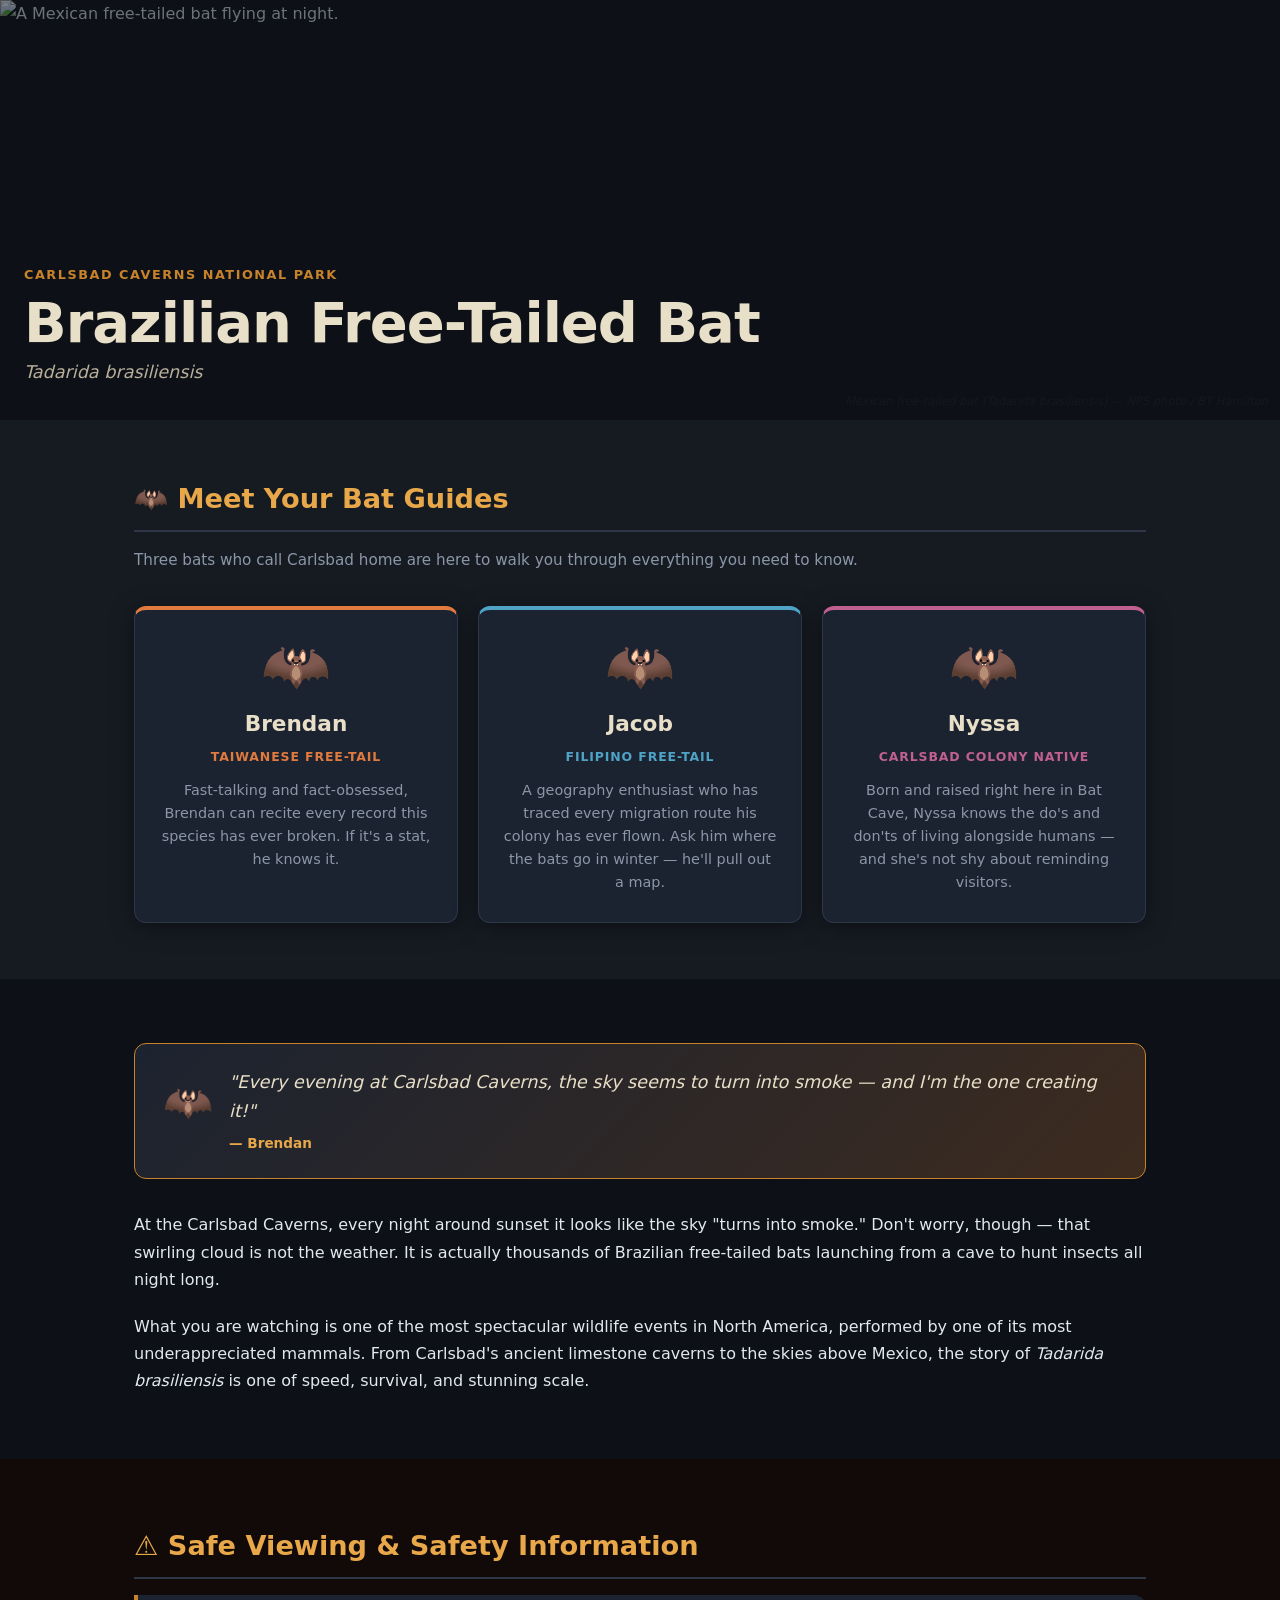
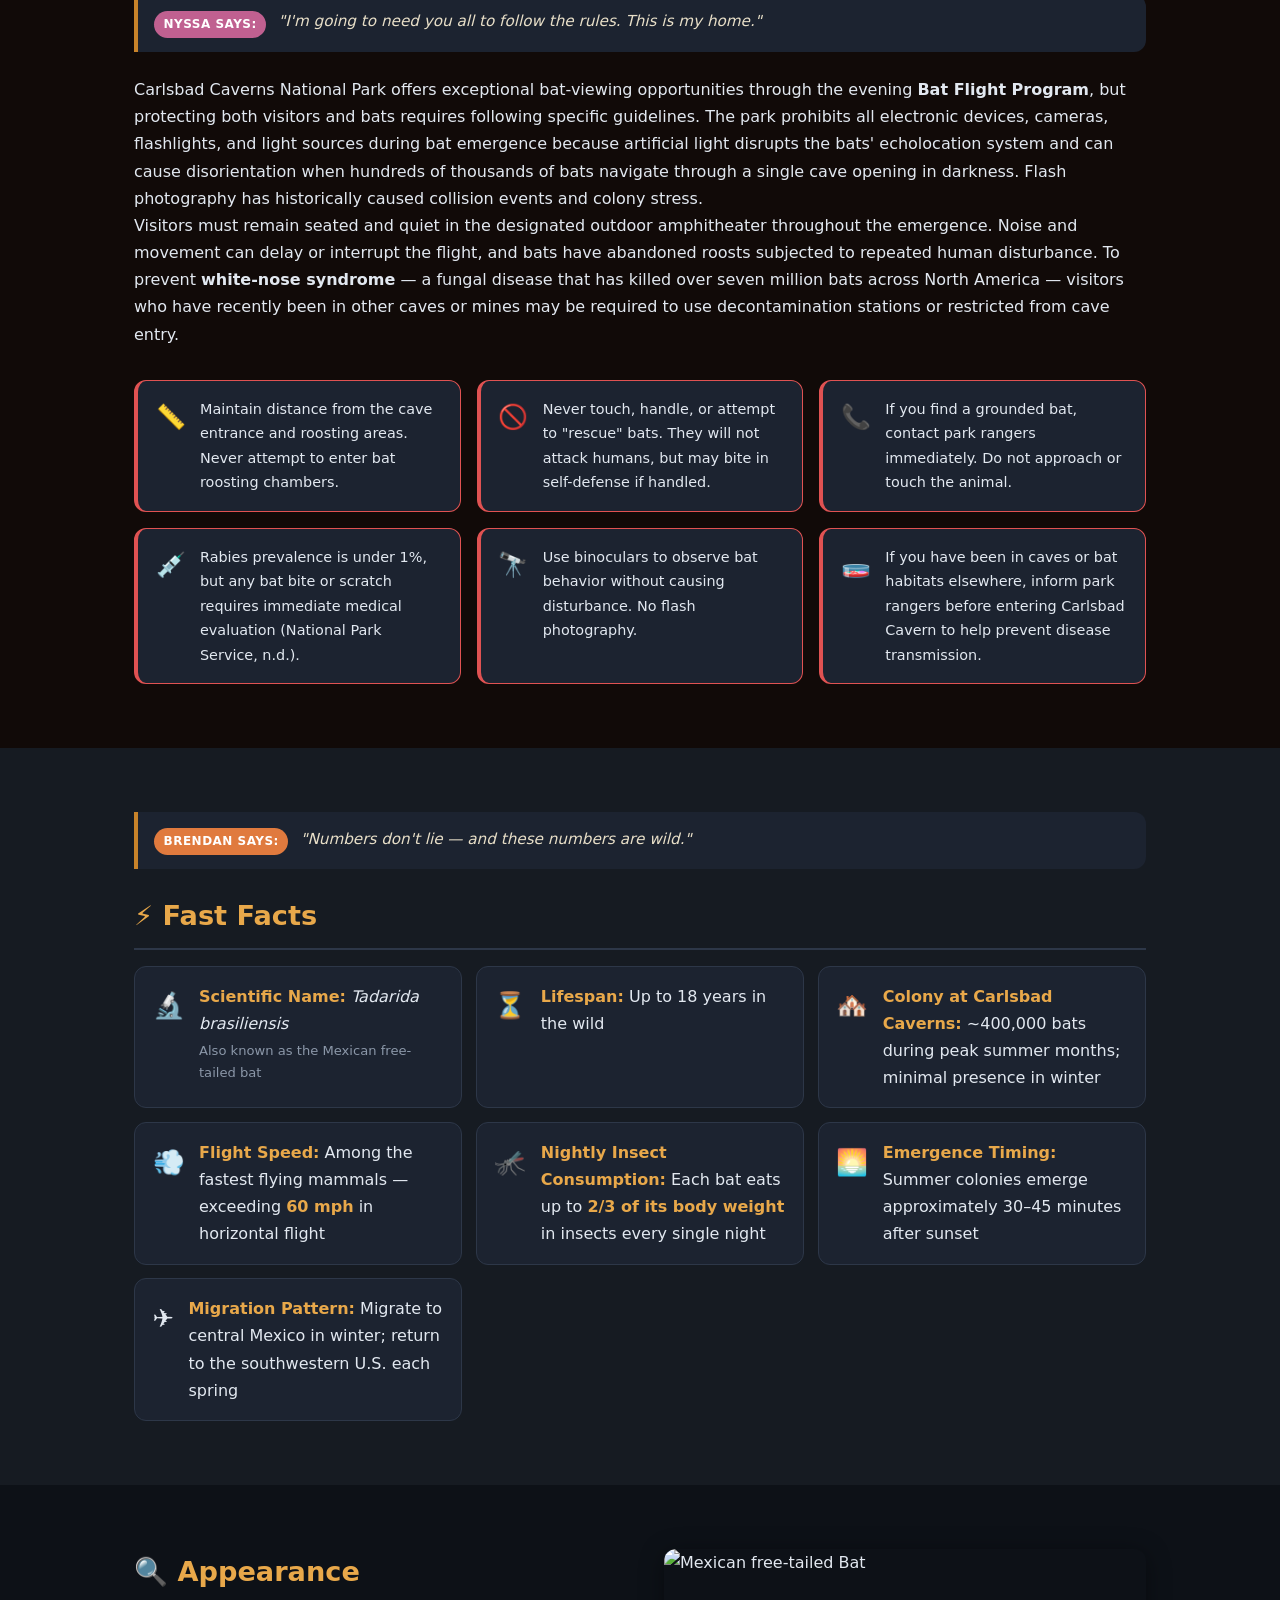
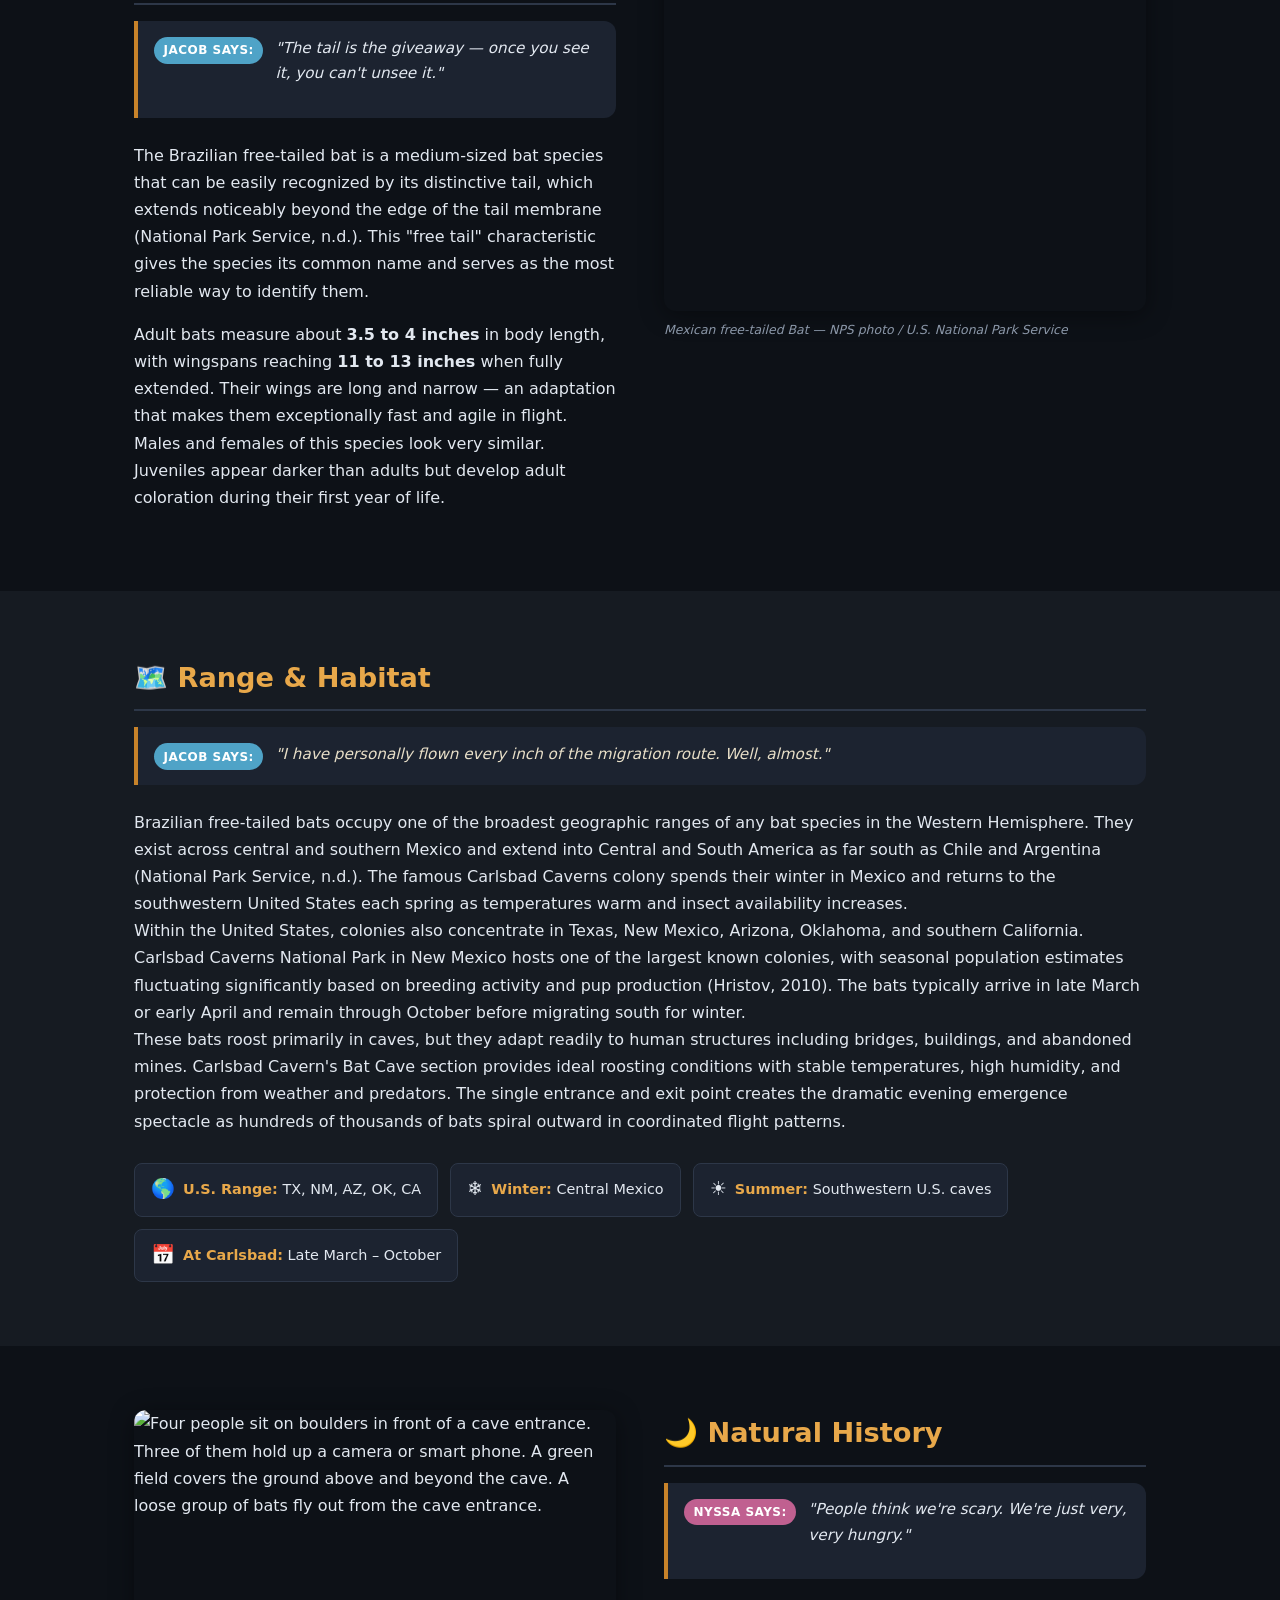
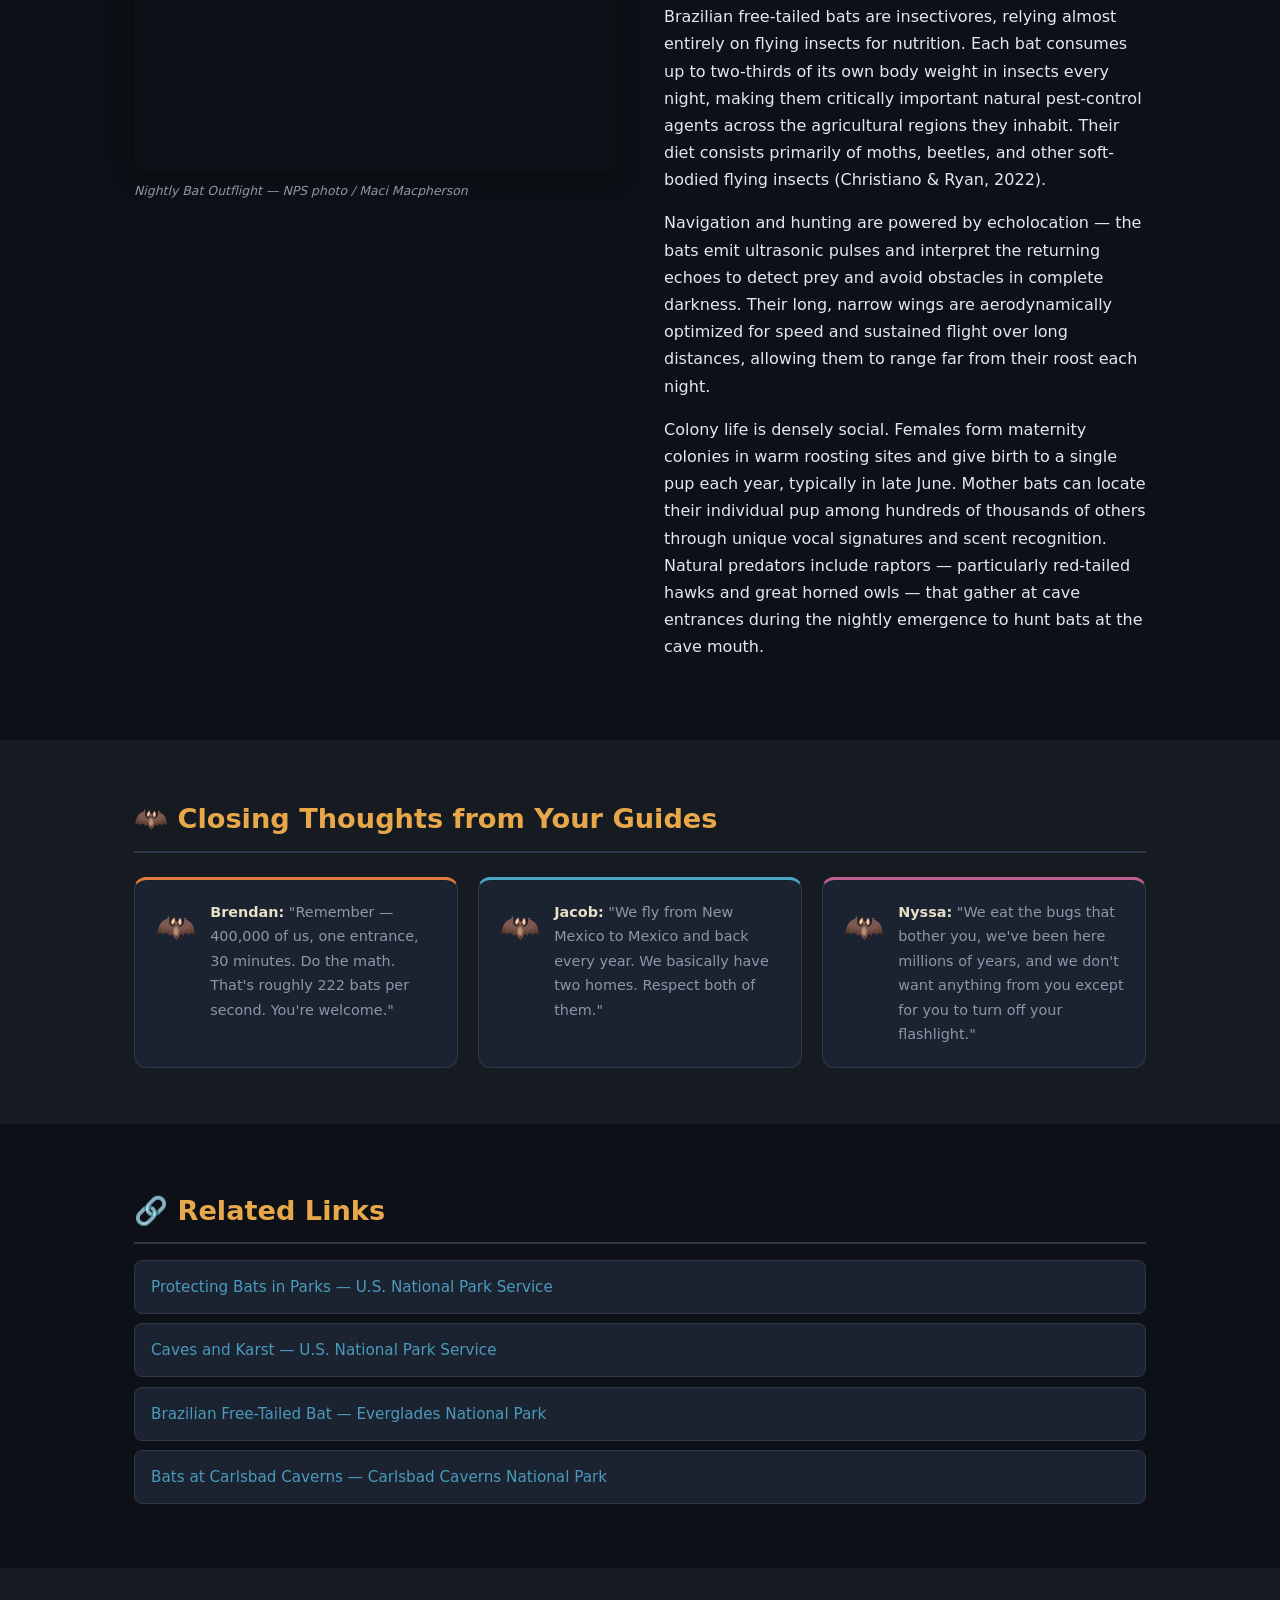
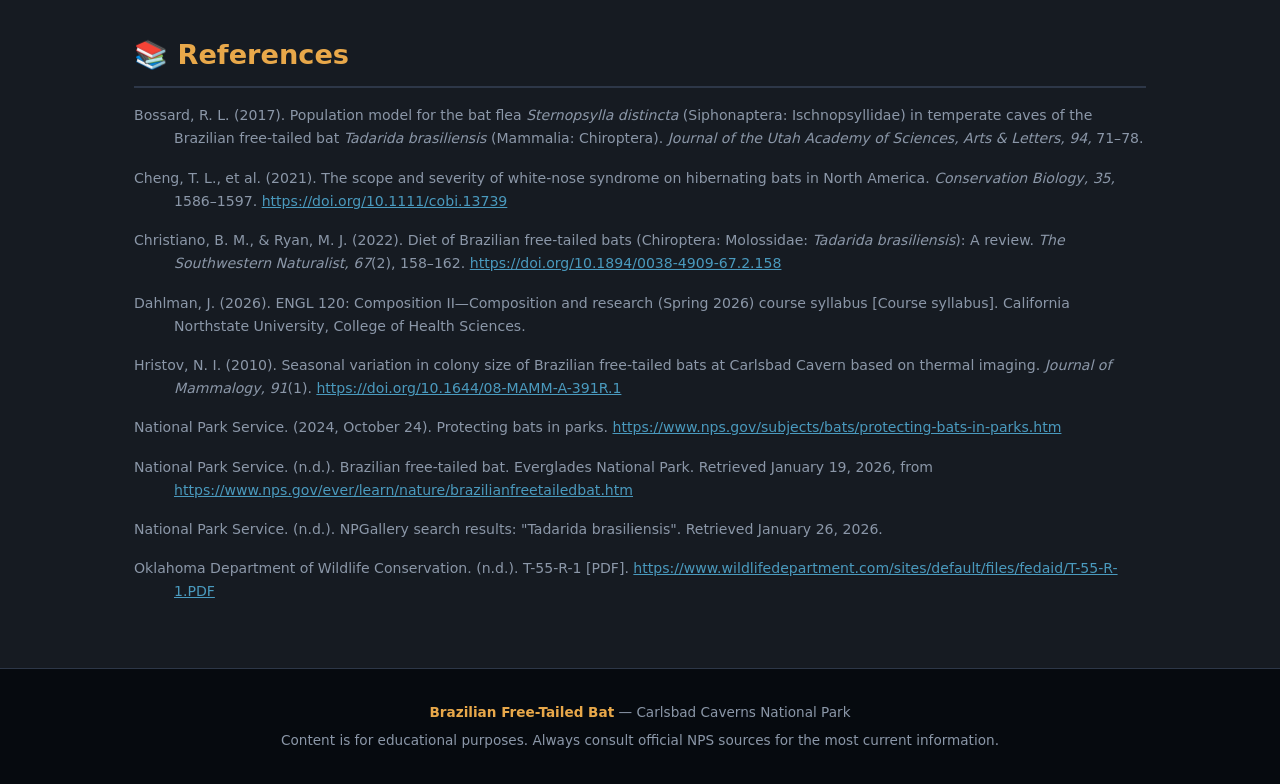
==== commit d350e0e4: "Rename bat/ to bat-guide/ and fix broken NPS image URLs - Renamed folder from bat/ to bat-guide/ - F" ====
--- a/bat-guide/index.html
+++ b/bat-guide/index.html
@@ -3,332 +3,351 @@
 <head>
   <meta charset="UTF-8" />
   <meta name="viewport" content="width=device-width, initial-scale=1.0" />
-  <title>Brazilian Free-Tailed Bat — Field Guide</title>
-  <link rel="preconnect" href="https://fonts.googleapis.com">
-  <link rel="preconnect" href="https://fonts.gstatic.com" crossorigin>
-  <link href="https://fonts.googleapis.com/css2?family=Cinzel:wght@400;700;900&family=Lato:ital,wght@0,400;0,700;1,400&display=swap" rel="stylesheet">
+  <title>Brazilian Free-Tailed Bat | Carlsbad Caverns National Park</title>
   <link rel="stylesheet" href="styles.css" />
 </head>
 <body>
 
-  <!-- ===== HERO ===== -->
-  <header>
-    <div class="stars"></div>
-    <div class="hero-content">
-      <div class="bat-icon">🦇</div>
-      <h1>Brazilian Free-Tailed Bat</h1>
-      <p class="latin-name"><em>Tadarida brasiliensis</em></p>
-      <p class="hero-sub">A Field Guide to One of Nature's Most Spectacular Fliers</p>
-      <nav>
-        <a href="#intro">Introduction</a>
-        <a href="#facts">Fast Facts</a>
-        <a href="#gallery">Gallery</a>
-        <a href="#appearance">Appearance</a>
-        <a href="#habitat">Habitat</a>
-        <a href="#history">Natural History</a>
-        <a href="#safety">Safety</a>
-        <a href="#links">Links</a>
-      </nav>
-    </div>
+  <!-- HERO -->
+  <header class="hero">
+    <div class="hero-overlay">
+      <div class="hero-text">
+        <p class="hero-eyebrow">Carlsbad Caverns National Park</p>
+        <h1>Brazilian Free-Tailed Bat</h1>
+        <p class="hero-sci"><em>Tadarida brasiliensis</em></p>
+      </div>
+    </div>
+    <figure class="hero-img-wrap">
+      <img
+        src="https://npgallery.nps.gov/GetAsset/c9c095a2-87aa-4bda-b711-09a0f9db48b5/thumbxlarge"
+        alt="A Mexican free-tailed bat flying at night."
+        class="hero-img"
+      />
+      <figcaption>Mexican free-tailed bat (<em>Tadarida brasiliensis</em>) &mdash; NPS photo / BT Hamilton</figcaption>
+    </figure>
   </header>
 
-  <main>
-
-    <!-- ===== GUIDES ===== -->
-    <section id="guides" class="guides-section">
-      <h2>Meet Your Guides</h2>
-      <p class="guides-intro">Three students, one cave, and a million bats. Brendan, Jacob, and Nyssa are here to walk you through everything you need to know.</p>
-      <div class="guides-grid">
-
-        <div class="guide-card">
-          <div class="avatar avatar-brendan">
-            <span class="avatar-initials">B</span>
-            <div class="avatar-hair hair-brendan"></div>
-          </div>
-          <div class="guide-info">
-            <h3>Brendan</h3>
-            <p class="guide-tag">Fast Facts &amp; Biology</p>
-            <p class="guide-quote">"I memorized every stat about these bats. Ask me anything — seriously, <em>anything</em>."</p>
-          </div>
-        </div>
-
-        <div class="guide-card">
-          <div class="avatar avatar-jacob">
-            <span class="avatar-initials">J</span>
-            <div class="avatar-hair hair-jacob"></div>
-          </div>
-          <div class="guide-info">
-            <h3>Jacob</h3>
-            <p class="guide-tag">Range &amp; Habitat</p>
-            <p class="guide-quote">"I tracked their migration routes. Carlsbad to Mexico is basically a bat's version of a road trip."</p>
-          </div>
-        </div>
-
-        <div class="guide-card">
-          <div class="avatar avatar-nyssa">
-            <span class="avatar-initials">N</span>
-            <div class="avatar-hair hair-nyssa"></div>
-          </div>
-          <div class="guide-info">
-            <h3>Nyssa</h3>
-            <p class="guide-tag">Safety &amp; Conservation</p>
-            <p class="guide-quote">"Don't touch the bats. I don't care how cute they look — don't touch them. I'll explain why."</p>
-          </div>
-        </div>
-
-      </div>
-    </section>
-
-    <!-- ===== INTRODUCTION ===== -->
-    <section id="intro">
-      <h2>Introduction</h2>
-      <div class="intro-text">
-        <p class="drop-cap">At Carlsbad Caverns, every night around sunset it looks like the sky "turns into smoke." Don't worry though — that swirling cloud is not the weather. It is actually thousands of Brazilian free-tailed bats launching from a cave to hunt insects all night long, putting on one of the most breathtaking wildlife spectacles in North America.</p>
-        <p>Have you ever wondered what it would take to watch nearly half a million animals pour out of a single cave opening in a spiraling column that stretches hundreds of feet into the evening air? The Brazilian free-tailed bat makes that happen every summer night at Carlsbad Caverns National Park — and this guide will tell you everything you need to know before you witness it yourself.</p>
-      </div>
-    </section>
-
-    <!-- ===== FAST FACTS ===== -->
-    <section id="facts">
-      <div class="section-guide-bar">
-        <div class="mini-avatar avatar-brendan"><span>B</span></div>
-        <span>Brendan's Fast Facts</span>
-      </div>
-      <h2>Fast Facts</h2>
+  <!-- GUIDE CHARACTERS INTRO -->
+  <section class="guides-section">
+    <div class="container">
+      <h2 class="section-title">🦇 Meet Your Bat Guides</h2>
+      <p class="section-sub">Three bats who call Carlsbad home are here to walk you through everything you need to know.</p>
+      <div class="guides-row">
+
+        <div class="guide-card guide-brendan">
+          <div class="guide-avatar" aria-label="Brendan the bat">🦇</div>
+          <h3>Brendan</h3>
+          <p class="guide-tag">Taiwanese Free-Tail</p>
+          <p class="guide-bio">Fast-talking and fact-obsessed, Brendan can recite every record this species has ever broken. If it's a stat, he knows it.</p>
+        </div>
+
+        <div class="guide-card guide-jacob">
+          <div class="guide-avatar" aria-label="Jacob the bat">🦇</div>
+          <h3>Jacob</h3>
+          <p class="guide-tag">Filipino Free-Tail</p>
+          <p class="guide-bio">A geography enthusiast who has traced every migration route his colony has ever flown. Ask him where the bats go in winter &mdash; he'll pull out a map.</p>
+        </div>
+
+        <div class="guide-card guide-nyssa">
+          <div class="guide-avatar" aria-label="Nyssa the bat">🦇</div>
+          <h3>Nyssa</h3>
+          <p class="guide-tag">Carlsbad Colony Native</p>
+          <p class="guide-bio">Born and raised right here in Bat Cave, Nyssa knows the do's and don'ts of living alongside humans &mdash; and she's not shy about reminding visitors.</p>
+        </div>
+
+      </div>
+    </div>
+  </section>
+
+  <!-- INTRO -->
+  <section class="content-section" id="intro">
+    <div class="container">
+      <div class="quote-callout">
+        <span class="quote-bat" aria-hidden="true">🦇</span>
+        <blockquote>
+          "Every evening at Carlsbad Caverns, the sky seems to turn into smoke &mdash; and I'm the one creating it!"
+          <cite>&mdash; Brendan</cite>
+        </blockquote>
+      </div>
+      <p>
+        At the Carlsbad Caverns, every night around sunset it looks like the sky "turns into smoke." Don't worry, though &mdash; that swirling cloud is not the weather. It is actually thousands of Brazilian free-tailed bats launching from a cave to hunt insects all night long.
+      </p>
+      <p>
+        What you are watching is one of the most spectacular wildlife events in North America, performed by one of its most underappreciated mammals. From Carlsbad's ancient limestone caverns to the skies above Mexico, the story of <em>Tadarida brasiliensis</em> is one of speed, survival, and stunning scale.
+      </p>
+    </div>
+  </section>
+
+  <!-- SAFE VIEWING — moved to beginning per request -->
+  <section class="content-section safety-section" id="safety">
+    <div class="container">
+      <h2 class="section-title">⚠️ Safe Viewing &amp; Safety Information</h2>
+      <div class="guide-says">
+        <span class="guide-chip nyssa-chip">Nyssa says:</span>
+        <p>"I'm going to need you all to follow the rules. This is my home."</p>
+      </div>
+      <p>
+        Carlsbad Caverns National Park offers exceptional bat-viewing opportunities through the evening <strong>Bat Flight Program</strong>, but protecting both visitors and bats requires following specific guidelines. The park prohibits all electronic devices, cameras, flashlights, and light sources during bat emergence because artificial light disrupts the bats' echolocation system and can cause disorientation when hundreds of thousands of bats navigate through a single cave opening in darkness. Flash photography has historically caused collision events and colony stress.
+      </p>
+      <p>
+        Visitors must remain seated and quiet in the designated outdoor amphitheater throughout the emergence. Noise and movement can delay or interrupt the flight, and bats have abandoned roosts subjected to repeated human disturbance. To prevent <strong>white-nose syndrome</strong> &mdash; a fungal disease that has killed over seven million bats across North America &mdash; visitors who have recently been in other caves or mines may be required to use decontamination stations or restricted from cave entry.
+      </p>
+
+      <div class="safety-grid">
+        <div class="safety-card">
+          <span class="safety-icon" aria-hidden="true">📏</span>
+          <p>Maintain distance from the cave entrance and roosting areas. Never attempt to enter bat roosting chambers.</p>
+        </div>
+        <div class="safety-card">
+          <span class="safety-icon" aria-hidden="true">🚫</span>
+          <p>Never touch, handle, or attempt to "rescue" bats. They will not attack humans, but may bite in self-defense if handled.</p>
+        </div>
+        <div class="safety-card">
+          <span class="safety-icon" aria-hidden="true">📞</span>
+          <p>If you find a grounded bat, contact park rangers immediately. Do not approach or touch the animal.</p>
+        </div>
+        <div class="safety-card">
+          <span class="safety-icon" aria-hidden="true">💉</span>
+          <p>Rabies prevalence is under 1%, but any bat bite or scratch requires immediate medical evaluation (National Park Service, n.d.).</p>
+        </div>
+        <div class="safety-card">
+          <span class="safety-icon" aria-hidden="true">🔭</span>
+          <p>Use binoculars to observe bat behavior without causing disturbance. No flash photography.</p>
+        </div>
+        <div class="safety-card">
+          <span class="safety-icon" aria-hidden="true">🧫</span>
+          <p>If you have been in caves or bat habitats elsewhere, inform park rangers before entering Carlsbad Cavern to help prevent disease transmission.</p>
+        </div>
+      </div>
+    </div>
+  </section>
+
+  <!-- FAST FACTS -->
+  <section class="content-section alt-bg" id="facts">
+    <div class="container">
+      <div class="guide-says">
+        <span class="guide-chip brendan-chip">Brendan says:</span>
+        <p>"Numbers don't lie &mdash; and these numbers are wild."</p>
+      </div>
+      <h2 class="section-title">⚡ Fast Facts</h2>
       <ul class="fact-list">
         <li>
           <span class="fact-icon">🔬</span>
-          <div><strong>Scientific Name:</strong> <em>Tadarida brasiliensis</em> — also known as the Mexican free-tailed bat</div>
+          <div>
+            <strong>Scientific Name:</strong> <em>Tadarida brasiliensis</em><br>
+            <span class="fact-sub">Also known as the Mexican free-tailed bat</span>
+          </div>
         </li>
         <li>
           <span class="fact-icon">⏳</span>
-          <div><strong>Lifespan:</strong> Up to <strong>18 years</strong> in the wild</div>
-        </li>
-        <li>
-          <span class="fact-icon">🏙️</span>
-          <div><strong>Colony at Carlsbad Caverns:</strong> Seasonal — approximately <strong>400,000 bats</strong> at peak in summer; minimal presence in winter (Hristov, 2010)</div>
+          <div>
+            <strong>Lifespan:</strong> Up to 18 years in the wild
+          </div>
+        </li>
+        <li>
+          <span class="fact-icon">🏘️</span>
+          <div>
+            <strong>Colony at Carlsbad Caverns:</strong> ~400,000 bats during peak summer months; minimal presence in winter
+          </div>
         </li>
         <li>
           <span class="fact-icon">💨</span>
-          <div><strong>Flight Speed:</strong> Among the fastest flying mammals — horizontal speeds exceeding <strong>60 mph</strong></div>
+          <div>
+            <strong>Flight Speed:</strong> Among the fastest flying mammals &mdash; exceeding <strong>60 mph</strong> in horizontal flight
+          </div>
         </li>
         <li>
           <span class="fact-icon">🦟</span>
-          <div><strong>Nightly Insect Consumption:</strong> Each bat eats up to <strong>2/3 of its own body weight</strong> in insects every single night</div>
+          <div>
+            <strong>Nightly Insect Consumption:</strong> Each bat eats up to <strong>2/3 of its body weight</strong> in insects every single night
+          </div>
         </li>
         <li>
           <span class="fact-icon">🌅</span>
-          <div><strong>Emergence Timing:</strong> Summer colonies emerge approximately <strong>30–45 minutes after sunset</strong></div>
-        </li>
-        <li>
-          <span class="fact-icon">🗺️</span>
-          <div><strong>Migration:</strong> Flies to central Mexico in winter; returns to southwestern U.S. caves each spring</div>
+          <div>
+            <strong>Emergence Timing:</strong> Summer colonies emerge approximately 30–45 minutes after sunset
+          </div>
+        </li>
+        <li>
+          <span class="fact-icon">✈️</span>
+          <div>
+            <strong>Migration Pattern:</strong> Migrate to central Mexico in winter; return to the southwestern U.S. each spring
+          </div>
         </li>
       </ul>
-    </section>
-
-    <!-- ===== GALLERY ===== -->
-    <section id="gallery">
-      <h2>Photo Gallery</h2>
-      <div class="gallery-grid">
-
-        <figure class="gallery-landscape">
-          <img
-            src="https://npgallery.nps.gov/GetAsset/c9c095a2-87aa-4bda-b711-09a0f9db48b5/thumbxlarge"
-            alt="A Mexican free-tailed bat flying at night."
-            loading="lazy"
-          />
-          <figcaption>
-            <span class="photo-caption">Mexican free-tailed bat (<em>Tadarida brasiliensis</em>) in flight at night.</span>
-            <span class="photo-credit">NPS Photo / BT Hamilton</span>
-          </figcaption>
-        </figure>
-
-        <figure class="gallery-portrait">
-          <img
-            src="https://npgallery.nps.gov/GetAsset/7855b860-4437-4084-9c7d-f9df87c535fa/thumbxlarge"
-            alt="Four people sit on boulders in front of a cave entrance. A loose group of bats fly out from the cave entrance."
-            loading="lazy"
-          />
-          <figcaption>
-            <span class="photo-caption">Nightly Bat Outflight — visitors watch as bats emerge from Carlsbad Caverns.</span>
-            <span class="photo-credit">NPS Photo / Maci Macpherson</span>
-          </figcaption>
-        </figure>
-
-        <figure class="gallery-portrait">
-          <img
-            src="https://npgallery.nps.gov/GetAsset/e0b00a2d-155d-451f-670d-9aaa762e35d0/thumbxlarge"
-            alt="Mexican free-tailed bat"
-            loading="lazy"
-          />
-          <figcaption>
-            <span class="photo-caption">Close-up view of a Mexican free-tailed bat, showing its distinctive free tail.</span>
-            <span class="photo-credit">NPS Photo / U.S. National Park Service</span>
-          </figcaption>
-        </figure>
-
-      </div>
-    </section>
-
-    <!-- ===== APPEARANCE ===== -->
-    <section id="appearance">
-      <h2>Appearance</h2>
-      <div class="two-col">
-        <div>
-          <p>The Brazilian free-tailed bat is a medium-sized bat species that can be easily recognized by its distinctive tail, which extends noticeably beyond the edge of the tail membrane (National Park Service, n.d.). This "free tail" characteristic gives the species its common name and serves as the most reliable way to identify them in the field.</p>
-          <p style="margin-top:1rem;">Adult bats measure about <strong>3.5 to 4 inches</strong> in body length, with wingspans reaching <strong>11 to 13 inches</strong> when fully extended. Their wings are long and narrow — an adaptation for speed and agility in open air. Their fur is typically dark brown to grayish-brown on the back, with slightly paler coloring on the underside.</p>
-        </div>
-        <div>
-          <div class="callout-box">
-            <div class="callout-label">Key ID Feature</div>
-            <p>Look for the <strong>tail that extends past the membrane</strong> — no other common bat in the Southwest has this distinctive free tail sticking out behind them in flight.</p>
-          </div>
-          <p style="margin-top:1rem;">Males and females of this species look nearly identical. Juveniles appear noticeably darker than adults but develop adult coloration as they mature through their first year.</p>
-        </div>
-      </div>
-    </section>
-
-    <!-- ===== RANGE & HABITAT ===== -->
-    <section id="habitat">
-      <div class="section-guide-bar">
-        <div class="mini-avatar avatar-jacob"><span>J</span></div>
-        <span>Jacob's Range &amp; Habitat Notes</span>
-      </div>
-      <h2>Range &amp; Habitat</h2>
-      <p>Brazilian free-tailed bats occupy one of the broadest geographic ranges of any bat species in the Western Hemisphere. They exist across central and southern Mexico and extend into Central and South America as far south as Chile and Argentina (National Park Service, n.d.). The famous Carlsbad Caverns colony spends winter in Mexico and returns to the southwestern United States each spring as temperatures rise and insect availability increases. Within the U.S., other colonies concentrate in Texas, New Mexico, Arizona, Oklahoma, and southern California.</p>
-      <p style="margin-top:1rem;">Carlsbad Caverns National Park in New Mexico hosts one of the largest known colonies, with seasonal population estimates that fluctuate significantly based on breeding activity and pup production (Hristov, 2010). The bats typically arrive in late March or early April and remain through October before migrating south for winter.</p>
-      <p style="margin-top:1rem;">These bats roost primarily in caves, but they adapt readily to human structures — including bridges, buildings, and abandoned mines — when natural cave habitat is unavailable. The Carlsbad Cavern's Bat Cave section provides ideal roosting conditions: stable temperatures, high humidity, and protection from weather and predators. The cave's single entrance and exit point creates the dramatic evening emergence spectacle as hundreds of thousands of bats spiral outward in coordinated flight patterns.</p>
-
-      <div class="migration-bar">
-        <div class="mig-step"><span class="mig-icon">🌸</span><strong>Spring</strong><br>Return to SW United States</div>
-        <div class="mig-arrow">→</div>
-        <div class="mig-step"><span class="mig-icon">☀️</span><strong>Summer</strong><br>Peak colony at Carlsbad (~400K)</div>
-        <div class="mig-arrow">→</div>
-        <div class="mig-step"><span class="mig-icon">🍂</span><strong>Fall</strong><br>Begin migration south</div>
-        <div class="mig-arrow">→</div>
-        <div class="mig-step"><span class="mig-icon">❄️</span><strong>Winter</strong><br>Central Mexico</div>
-      </div>
-    </section>
-
-    <!-- ===== NATURAL HISTORY ===== -->
-    <section id="history">
-      <h2>Natural History</h2>
-      <p>The Brazilian free-tailed bat is a highly specialized aerial insectivore, meaning it hunts flying insects almost exclusively while in flight. Their diet consists primarily of moths, beetles, flying ants, and other soft-bodied insects (Christiano &amp; Ryan, 2022). Each bat can consume up to two-thirds of its own body weight in insects in a single night — an extraordinary feat that makes large colonies critically important for local agriculture. A colony of 400,000 bats at Carlsbad can collectively consume tens of thousands of pounds of insects per night, providing an enormous natural pest control service for surrounding farmland.</p>
-      <p style="margin-top:1rem;">To locate prey in complete darkness, Brazilian free-tailed bats rely on echolocation — emitting high-frequency pulses of sound that bounce off objects and insects, allowing them to detect, track, and intercept moving prey with remarkable precision. Their narrow wings and powerful chest muscles allow them to fly faster and at higher altitudes than most other bat species, sometimes reaching elevations of over 10,000 feet during nighttime foraging flights. Predators of the Brazilian free-tailed bat include great horned owls, red-tailed hawks, and American kestrels that station themselves near cave entrances at dusk to intercept emerging bats. Raccoons and rat snakes also prey on bats that roost within reach near cave walls.</p>
-      <p style="margin-top:1rem;">The Carlsbad Caverns colony functions as a maternity colony during summer. Females give birth to a single pup in June, and the colony's cave provides the warm, stable microclimate necessary for pup development. Mothers leave their pups clustered in dense groups — sometimes over 500 pups per square foot — while they forage at night. Remarkably, returning mothers can locate their own pup among thousands of others using a combination of unique vocalizations and scent. Pups grow quickly and begin flying within 4 to 7 weeks of birth. The colony's tight social structure and seasonal mass gatherings are key to the survival of both individual bats and the overall population.</p>
-    </section>
-
-    <!-- ===== SAFETY ===== -->
-    <section id="safety">
-      <div class="section-guide-bar">
-        <div class="mini-avatar avatar-nyssa"><span>N</span></div>
-        <span>Nyssa's Safety Briefing — Read This Before You Go</span>
-      </div>
-      <h2>Safe Viewing &amp; Safety Information</h2>
-      <p>Carlsbad Caverns National Park offers exceptional bat-viewing opportunities through the evening Bat Flight Program, but protecting both visitors and bats requires following specific guidelines. The park prohibits all electronic devices, cameras, flashlights, and light sources during bat emergence because artificial light disrupts the bats' echolocation system and can cause disorientation. Flash photography has historically caused collision events and colony stress. Visitors must remain seated and quiet in the designated outdoor amphitheater. Noise and movement can delay or interrupt the flight — and bats have abandoned roosts subjected to repeated human disturbance.</p>
-
-      <div class="safety-grid">
-        <div class="safety-item safe">
-          <span class="safety-icon">✅</span>
-          <div>
-            <strong>Maintain distance</strong> from the cave entrance and all roosting areas. Stay in the designated amphitheater.
-          </div>
-        </div>
-        <div class="safety-item safe">
-          <span class="safety-icon">✅</span>
-          <div>
-            <strong>Use binoculars</strong> to observe bat behavior without getting close enough to cause disturbance.
-          </div>
-        </div>
-        <div class="safety-item safe">
-          <span class="safety-icon">✅</span>
-          <div>
-            <strong>Inform park rangers</strong> if you have been in other caves or bat habitats, to help prevent disease transmission.
-          </div>
-        </div>
-        <div class="safety-item danger">
-          <span class="safety-icon">🚫</span>
-          <div>
-            <strong>Never touch, handle, or "rescue" bats.</strong> Brazilian free-tailed bats will not attack humans or tangle in hair, but they may bite in self-defense if handled.
-          </div>
-        </div>
-        <div class="safety-item danger">
-          <span class="safety-icon">🚫</span>
-          <div>
-            <strong>Never attempt to enter</strong> bat roosting chambers. If you find a grounded bat, contact park rangers immediately — do not approach it.
-          </div>
-        </div>
-        <div class="safety-item danger">
-          <span class="safety-icon">🚫</span>
-          <div>
-            <strong>No flash photography or lights</strong> of any kind during emergence. Even a single flash can disrupt thousands of bats at once.
-          </div>
-        </div>
-      </div>
-
-      <div class="rabies-notice">
-        <strong>⚠️ Rabies Notice:</strong> Rabies prevalence in these bats is under one percent, but any bat bite or scratch requires <strong>immediate medical evaluation</strong> — rabies is fatal once symptoms appear (National Park Service, n.d.).
-      </div>
-
-      <div class="wns-notice">
-        <strong>🍄 White-Nose Syndrome:</strong> To prevent this fungal disease — which has killed over 7 million bats across North America — visitors who have recently been in other caves or mines may be required to use decontamination stations or be restricted from cave entry (Cheng et al., 2021).
-      </div>
-    </section>
-
-    <!-- ===== RELATED LINKS ===== -->
-    <section id="links">
-      <h2>Related Links</h2>
-      <ul class="links-list">
+    </div>
+  </section>
+
+  <!-- APPEARANCE -->
+  <section class="content-section" id="appearance">
+    <div class="container two-col">
+      <div class="text-col">
+        <h2 class="section-title">🔍 Appearance</h2>
+        <div class="guide-says">
+          <span class="guide-chip jacob-chip">Jacob says:</span>
+          <p>"The tail is the giveaway &mdash; once you see it, you can't unsee it."</p>
+        </div>
+        <p>
+          The Brazilian free-tailed bat is a medium-sized bat species that can be easily recognized by its distinctive tail, which extends noticeably beyond the edge of the tail membrane (National Park Service, n.d.). This "free tail" characteristic gives the species its common name and serves as the most reliable way to identify them.
+        </p>
+        <p>
+          Adult bats measure about <strong>3.5 to 4 inches</strong> in body length, with wingspans reaching <strong>11 to 13 inches</strong> when fully extended. Their wings are long and narrow &mdash; an adaptation that makes them exceptionally fast and agile in flight. Males and females of this species look very similar. Juveniles appear darker than adults but develop adult coloration during their first year of life.
+        </p>
+      </div>
+      <figure class="img-col">
+        <img
+          src="https://npgallery.nps.gov/GetAsset/e0b00a2d-155d-451f-670d-9aaa762e35d0/original"
+          alt="Mexican free-tailed Bat"
+          class="content-img"
+        />
+        <figcaption>Mexican free-tailed Bat &mdash; NPS photo / U.S. National Park Service</figcaption>
+      </figure>
+    </div>
+  </section>
+
+  <!-- RANGE & HABITAT -->
+  <section class="content-section alt-bg" id="range">
+    <div class="container">
+      <h2 class="section-title">🗺️ Range &amp; Habitat</h2>
+      <div class="guide-says">
+        <span class="guide-chip jacob-chip">Jacob says:</span>
+        <p>"I have personally flown every inch of the migration route. Well, almost."</p>
+      </div>
+      <p>
+        Brazilian free-tailed bats occupy one of the broadest geographic ranges of any bat species in the Western Hemisphere. They exist across central and southern Mexico and extend into Central and South America as far south as Chile and Argentina (National Park Service, n.d.). The famous Carlsbad Caverns colony spends their winter in Mexico and returns to the southwestern United States each spring as temperatures warm and insect availability increases.
+      </p>
+      <p>
+        Within the United States, colonies also concentrate in Texas, New Mexico, Arizona, Oklahoma, and southern California. Carlsbad Caverns National Park in New Mexico hosts one of the largest known colonies, with seasonal population estimates fluctuating significantly based on breeding activity and pup production (Hristov, 2010). The bats typically arrive in late March or early April and remain through October before migrating south for winter.
+      </p>
+      <p>
+        These bats roost primarily in caves, but they adapt readily to human structures including bridges, buildings, and abandoned mines. Carlsbad Cavern's Bat Cave section provides ideal roosting conditions with stable temperatures, high humidity, and protection from weather and predators. The single entrance and exit point creates the dramatic evening emergence spectacle as hundreds of thousands of bats spiral outward in coordinated flight patterns.
+      </p>
+      <div class="range-highlights">
+        <div class="range-item">
+          <span class="range-icon">🌎</span>
+          <span><strong>U.S. Range:</strong> TX, NM, AZ, OK, CA</span>
+        </div>
+        <div class="range-item">
+          <span class="range-icon">❄️</span>
+          <span><strong>Winter:</strong> Central Mexico</span>
+        </div>
+        <div class="range-item">
+          <span class="range-icon">☀️</span>
+          <span><strong>Summer:</strong> Southwestern U.S. caves</span>
+        </div>
+        <div class="range-item">
+          <span class="range-icon">📅</span>
+          <span><strong>At Carlsbad:</strong> Late March – October</span>
+        </div>
+      </div>
+    </div>
+  </section>
+
+  <!-- NATURAL HISTORY -->
+  <section class="content-section" id="natural-history">
+    <div class="container two-col reverse">
+      <div class="text-col">
+        <h2 class="section-title">🌙 Natural History</h2>
+        <div class="guide-says">
+          <span class="guide-chip nyssa-chip">Nyssa says:</span>
+          <p>"People think we're scary. We're just very, very hungry."</p>
+        </div>
+        <p>
+          Brazilian free-tailed bats are insectivores, relying almost entirely on flying insects for nutrition. Each bat consumes up to two-thirds of its own body weight in insects every night, making them critically important natural pest-control agents across the agricultural regions they inhabit. Their diet consists primarily of moths, beetles, and other soft-bodied flying insects (Christiano &amp; Ryan, 2022).
+        </p>
+        <p>
+          Navigation and hunting are powered by echolocation &mdash; the bats emit ultrasonic pulses and interpret the returning echoes to detect prey and avoid obstacles in complete darkness. Their long, narrow wings are aerodynamically optimized for speed and sustained flight over long distances, allowing them to range far from their roost each night.
+        </p>
+        <p>
+          Colony life is densely social. Females form maternity colonies in warm roosting sites and give birth to a single pup each year, typically in late June. Mother bats can locate their individual pup among hundreds of thousands of others through unique vocal signatures and scent recognition. Natural predators include raptors &mdash; particularly red-tailed hawks and great horned owls &mdash; that gather at cave entrances during the nightly emergence to hunt bats at the cave mouth.
+        </p>
+      </div>
+      <figure class="img-col">
+        <img
+          src="https://npgallery.nps.gov/GetAsset/7855b860-4437-4084-9c7d-f9df87c535fa/original"
+          alt="Four people sit on boulders in front of a cave entrance. Three of them hold up a camera or smart phone. A green field covers the ground above and beyond the cave. A loose group of bats fly out from the cave entrance."
+          class="content-img"
+        />
+        <figcaption>Nightly Bat Outflight &mdash; NPS photo / Maci Macpherson</figcaption>
+      </figure>
+    </div>
+  </section>
+
+  <!-- GUIDE CLOSING -->
+  <section class="content-section alt-bg guides-closing">
+    <div class="container">
+      <h2 class="section-title">🦇 Closing Thoughts from Your Guides</h2>
+      <div class="closing-row">
+        <div class="closing-quote brendan-close">
+          <span class="guide-avatar-sm" aria-hidden="true">🦇</span>
+          <p><strong>Brendan:</strong> "Remember &mdash; 400,000 of us, one entrance, 30 minutes. Do the math. That's roughly 222 bats per second. You're welcome."</p>
+        </div>
+        <div class="closing-quote jacob-close">
+          <span class="guide-avatar-sm" aria-hidden="true">🦇</span>
+          <p><strong>Jacob:</strong> "We fly from New Mexico to Mexico and back every year. We basically have two homes. Respect both of them."</p>
+        </div>
+        <div class="closing-quote nyssa-close">
+          <span class="guide-avatar-sm" aria-hidden="true">🦇</span>
+          <p><strong>Nyssa:</strong> "We eat the bugs that bother you, we've been here millions of years, and we don't want anything from you except for you to turn off your flashlight."</p>
+        </div>
+      </div>
+    </div>
+  </section>
+
+  <!-- RELATED LINKS -->
+  <section class="content-section" id="links">
+    <div class="container">
+      <h2 class="section-title">🔗 Related Links</h2>
+      <ul class="link-list">
         <li>
           <a href="https://www.nps.gov/subjects/bats/protecting-bats-in-parks.htm" target="_blank" rel="noopener">
-            🔗 Protecting Bats in Parks — U.S. National Park Service
+            Protecting Bats in Parks &mdash; U.S. National Park Service
           </a>
-          <p>The NPS subject site on bat conservation efforts across the national park system.</p>
+        </li>
+        <li>
+          <a href="https://www.nps.gov/subjects/caves/index.htm" target="_blank" rel="noopener">
+            Caves and Karst &mdash; U.S. National Park Service
+          </a>
+        </li>
+        <li>
+          <a href="https://www.nps.gov/ever/learn/nature/brazilianfreetailedbat.htm" target="_blank" rel="noopener">
+            Brazilian Free-Tailed Bat &mdash; Everglades National Park
+          </a>
         </li>
         <li>
           <a href="https://www.nps.gov/cave/learn/nature/bats.htm" target="_blank" rel="noopener">
-            🔗 Bats at Carlsbad Caverns — NPS Carlsbad Caverns
+            Bats at Carlsbad Caverns &mdash; Carlsbad Caverns National Park
           </a>
-          <p>Official park page about the Brazilian free-tailed bat colony at Carlsbad Caverns National Park.</p>
-        </li>
-        <li>
-          <a href="https://www.nps.gov/subjects/caves/index.htm" target="_blank" rel="noopener">
-            🔗 Caves and Karst — U.S. National Park Service
-          </a>
-          <p>NPS subject site on cave ecosystems and karst geology found throughout the national park system.</p>
-        </li>
-        <li>
-          <a href="https://www.nps.gov/ever/learn/nature/brazilianfreetailedbat.htm" target="_blank" rel="noopener">
-            🔗 Brazilian Free-Tailed Bat — Everglades National Park, NPS
-          </a>
-          <p>Species profile for <em>Tadarida brasiliensis</em> from Everglades National Park.</p>
         </li>
       </ul>
-    </section>
-
-    <!-- ===== CITATIONS ===== -->
-    <section id="citations">
-      <h2>Citations</h2>
-      <ol class="citation-list">
-        <li>Bossard, R. L. (2017). Population model for the bat flea <em>Sternopsylla distincta</em> (Siphonaptera: Ischnopsyllidae) in temperate caves of the Brazilian free-tailed bat <em>Tadarida brasiliensis</em> (Mammalia: Chiroptera). <em>Journal of the Utah Academy of Sciences, Arts &amp; Letters, 94</em>, 71–78.</li>
-        <li>Cheng, T. L., Reichard, J. D., Coleman, J. T. H., Weller, T. J., Thogmartin, W. E., Reichert, B. E., Bennett, A. B., Broders, H. G., Campbell, J. R., Etchison, K., Feller, D. J., Geboy, R., Hemberger, T., Herzog, C. J., Hicks, A. C., Houghton, S., Humber, J., Kath, J. A., King, R. A., … Frick, W. F. (2021). The scope and severity of white-nose syndrome on hibernating bats in North America. <em>Conservation Biology, 35</em>, 1586–1597. <a href="https://doi.org/10.1111/cobi.13739" target="_blank">https://doi.org/10.1111/cobi.13739</a></li>
-        <li>Christiano, B. M., &amp; Ryan, M. J. (2022). Diet of Brazilian free-tailed bats (Chiroptera: Molossidae: <em>Tadarida brasiliensis</em>): A review. <em>The Southwestern Naturalist, 67</em>(2), 158–162. <a href="https://doi.org/10.1894/0038-4909-67.2.158" target="_blank">https://doi.org/10.1894/0038-4909-67.2.158</a></li>
-        <li>Dahlman, J. (2026). <em>ENGL 120: Composition II—Composition and research (Spring 2026) course syllabus</em> [Course syllabus]. California Northstate University, College of Health Sciences.</li>
-        <li>Hristov, N. I. (2010). Seasonal variation in colony size of Brazilian free-tailed bats at Carlsbad Cavern based on thermal imaging. <em>Journal of Mammalogy, 91</em>(1). <a href="https://doi.org/10.1644/08-MAMM-A-391R.1" target="_blank">https://doi.org/10.1644/08-MAMM-A-391R.1</a></li>
-        <li>National Park Service. (2024, October 24). <em>Protecting bats in parks.</em> <a href="https://www.nps.gov/subjects/bats/protecting-bats-in-parks.htm" target="_blank">https://www.nps.gov/subjects/bats/protecting-bats-in-parks.htm</a></li>
-        <li>National Park Service. (n.d.). <em>Brazilian free-tailed bat.</em> Everglades National Park. Retrieved January 19, 2026, from <a href="https://www.nps.gov/ever/learn/nature/brazilianfreetailedbat.htm" target="_blank">https://www.nps.gov/ever/learn/nature/brazilianfreetailedbat.htm</a></li>
-        <li>National Park Service. (n.d.). <em>NPGallery search results: "Tadarida brasiliensis."</em> Retrieved January 26, 2026, from <a href="https://npgallery.nps.gov/SearchResults?search_param=all&allFields=Tadarida+brasiliensis" target="_blank">https://npgallery.nps.gov/SearchResults</a></li>
-        <li>Oklahoma Department of Wildlife Conservation. (n.d.). <em>T-55-R-1</em> [PDF]. <a href="https://www.wildlifedepartment.com/sites/default/files/fedaid/T-55-R-1.PDF" target="_blank">https://www.wildlifedepartment.com/sites/default/files/fedaid/T-55-R-1.PDF</a></li>
-      </ol>
-    </section>
-
-  </main>
+    </div>
+  </section>
+
+  <!-- REFERENCES -->
+  <section class="content-section alt-bg" id="references">
+    <div class="container">
+      <h2 class="section-title">📚 References</h2>
+      <ul class="reference-list">
+        <li>Bossard, R. L. (2017). Population model for the bat flea <em>Sternopsylla distincta</em> (Siphonaptera: Ischnopsyllidae) in temperate caves of the Brazilian free-tailed bat <em>Tadarida brasiliensis</em> (Mammalia: Chiroptera). <em>Journal of the Utah Academy of Sciences, Arts &amp; Letters, 94,</em> 71–78.</li>
+        <li>Cheng, T. L., et al. (2021). The scope and severity of white-nose syndrome on hibernating bats in North America. <em>Conservation Biology, 35,</em> 1586–1597. <a href="https://doi.org/10.1111/cobi.13739" target="_blank" rel="noopener">https://doi.org/10.1111/cobi.13739</a></li>
+        <li>Christiano, B. M., &amp; Ryan, M. J. (2022). Diet of Brazilian free-tailed bats (Chiroptera: Molossidae: <em>Tadarida brasiliensis</em>): A review. <em>The Southwestern Naturalist, 67</em>(2), 158–162. <a href="https://doi.org/10.1894/0038-4909-67.2.158" target="_blank" rel="noopener">https://doi.org/10.1894/0038-4909-67.2.158</a></li>
+        <li>Dahlman, J. (2026). ENGL 120: Composition II&mdash;Composition and research (Spring 2026) course syllabus [Course syllabus]. California Northstate University, College of Health Sciences.</li>
+        <li>Hristov, N. I. (2010). Seasonal variation in colony size of Brazilian free-tailed bats at Carlsbad Cavern based on thermal imaging. <em>Journal of Mammalogy, 91</em>(1). <a href="https://doi.org/10.1644/08-MAMM-A-391R.1" target="_blank" rel="noopener">https://doi.org/10.1644/08-MAMM-A-391R.1</a></li>
+        <li>National Park Service. (2024, October 24). Protecting bats in parks. <a href="https://www.nps.gov/subjects/bats/protecting-bats-in-parks.htm" target="_blank" rel="noopener">https://www.nps.gov/subjects/bats/protecting-bats-in-parks.htm</a></li>
+        <li>National Park Service. (n.d.). Brazilian free-tailed bat. Everglades National Park. Retrieved January 19, 2026, from <a href="https://www.nps.gov/ever/learn/nature/brazilianfreetailedbat.htm" target="_blank" rel="noopener">https://www.nps.gov/ever/learn/nature/brazilianfreetailedbat.htm</a></li>
+        <li>National Park Service. (n.d.). NPGallery search results: "Tadarida brasiliensis". Retrieved January 26, 2026.</li>
+        <li>Oklahoma Department of Wildlife Conservation. (n.d.). T-55-R-1 [PDF]. <a href="https://www.wildlifedepartment.com/sites/default/files/fedaid/T-55-R-1.PDF" target="_blank" rel="noopener">https://www.wildlifedepartment.com/sites/default/files/fedaid/T-55-R-1.PDF</a></li>
+      </ul>
+    </div>
+  </section>
 
   <footer>
-    <p>🦇 Field guide created by <strong>Brendan</strong>, <strong>Jacob</strong>, and <strong>Nyssa</strong> &nbsp;|&nbsp; ENGL 120 — Composition II, Spring 2026</p>
-    <p style="margin-top:0.4rem; font-size:0.8rem;">Images courtesy of the National Park Service. Content based on NPS publications and peer-reviewed literature.</p>
+    <div class="container footer-inner">
+      <p><strong>Brazilian Free-Tailed Bat</strong> &mdash; Carlsbad Caverns National Park</p>
+      <p>Content is for educational purposes. Always consult official NPS sources for the most current information.</p>
+    </div>
   </footer>
 
+  <script src="app.js"></script>
 </body>
 </html>
--- a/bat-guide/styles.css
+++ b/bat-guide/styles.css
@@ -1,486 +1,496 @@
-/* ===== RESET ===== */
+/* =============================================
+   Brazilian Free-Tailed Bat — styles.css
+   ============================================= */
+
 *, *::before, *::after { box-sizing: border-box; margin: 0; padding: 0; }
 
-/* ===== BASE ===== */
+:root {
+  --night: #0d1117;
+  --night-mid: #161b22;
+  --night-card: #1c2330;
+  --night-border: #2d3748;
+  --cave-brown: #3d2b1f;
+  --cave-amber: #c8832a;
+  --cave-amber-light: #e8a84a;
+  --sky-blue: #4a9abe;
+  --moon: #e8dfc8;
+  --moon-dim: #b8af9a;
+  --text: #e2e8f0;
+  --text-muted: #8b97a8;
+  --brendan: #e07a3e;
+  --jacob: #4fa3c7;
+  --nyssa: #c06090;
+  --success: #3aaf7a;
+  --danger: #e05252;
+  --radius: 12px;
+  --shadow: 0 4px 24px rgba(0,0,0,0.4);
+  --transition: 0.2s ease;
+}
+
+html { scroll-behavior: smooth; }
+
 body {
-  font-family: 'Lato', 'Segoe UI', system-ui, sans-serif;
-  background: #0c0b09;
-  color: #d8cfc0;
+  font-family: 'Segoe UI', system-ui, -apple-system, sans-serif;
+  font-size: 16px;
   line-height: 1.7;
-}
-
-a { color: #e8a030; text-decoration: none; }
-a:hover { text-decoration: underline; color: #f0b84a; }
-strong { color: #e8d8b8; }
-em { color: #c8b898; }
-
-/* ===== HERO / HEADER ===== */
-header {
+  color: var(--text);
+  background: var(--night);
+}
+
+/* ========== CONTAINER ========== */
+.container {
+  max-width: 1060px;
+  margin: 0 auto;
+  padding: 0 1.5rem;
+}
+
+/* ========== HERO ========== */
+.hero {
   position: relative;
-  min-height: 340px;
-  display: flex;
-  align-items: center;
-  justify-content: center;
-  text-align: center;
-  padding: 3rem 1rem 2.5rem;
+  min-height: 420px;
+  display: flex;
+  align-items: flex-end;
   overflow: hidden;
-  background: radial-gradient(ellipse at 50% 0%, #1a1208 0%, #0c0b09 70%);
-  border-bottom: 1px solid #2a2010;
-}
-
-/* starfield */
-.stars {
+  background: var(--night);
+}
+
+.hero-img-wrap {
   position: absolute;
   inset: 0;
-  pointer-events: none;
-  background-image:
-    radial-gradient(1px 1px at 8%  12%, #fff8e0 0%, transparent 100%),
-    radial-gradient(1px 1px at 19% 55%, #fff 0%, transparent 100%),
-    radial-gradient(1.5px 1.5px at 33% 25%, #fff8e0 0%, transparent 100%),
-    radial-gradient(1px 1px at 47% 70%, #fff 0%, transparent 100%),
-    radial-gradient(1px 1px at 57%  8%, #fff8e0 0%, transparent 100%),
-    radial-gradient(2px 2px at 63% 42%, #ffe8a0 0%, transparent 100%),
-    radial-gradient(1px 1px at 72% 80%, #fff 0%, transparent 100%),
-    radial-gradient(1px 1px at 79% 30%, #fff8e0 0%, transparent 100%),
-    radial-gradient(1.5px 1.5px at 87% 62%, #fff 0%, transparent 100%),
-    radial-gradient(1px 1px at 4%  85%, #fff8e0 0%, transparent 100%),
-    radial-gradient(1px 1px at 91% 18%, #fff 0%, transparent 100%),
-    radial-gradient(1px 1px at 14% 40%, #ffe8a0 0%, transparent 100%),
-    radial-gradient(2px 2px at 43% 92%, #fff8e0 0%, transparent 100%),
-    radial-gradient(1px 1px at 68%  4%, #fff 0%, transparent 100%),
-    radial-gradient(1px 1px at 96% 75%, #fff8e0 0%, transparent 100%);
-}
-
-.hero-content { position: relative; z-index: 1; }
-
-.bat-icon {
-  font-size: 3.5rem;
-  display: block;
-  margin-bottom: 0.5rem;
-  filter: drop-shadow(0 0 12px rgba(232,160,48,0.5));
-}
-
-header h1 {
-  font-family: 'Cinzel', serif;
-  font-size: 2.4rem;
-  font-weight: 900;
-  color: #f0c060;
-  letter-spacing: 2px;
-  text-shadow: 0 2px 20px rgba(232,160,48,0.4);
-}
-
-.latin-name {
-  font-size: 1rem;
-  color: #a89878;
-  margin-top: 0.3rem;
-  letter-spacing: 1px;
-}
-
-.hero-sub {
-  font-size: 0.95rem;
-  color: #8a7a60;
-  margin-top: 0.2rem;
-  font-style: italic;
-}
-
-nav {
-  margin-top: 1.6rem;
-  display: flex;
-  justify-content: center;
-  flex-wrap: wrap;
-  gap: 0.5rem;
-}
-nav a {
-  color: #e8c880;
-  text-decoration: none;
-  background: rgba(232,160,48,0.08);
-  border: 1px solid rgba(232,160,48,0.3);
-  padding: 0.35rem 1rem;
-  border-radius: 999px;
-  font-size: 0.85rem;
-  letter-spacing: 0.3px;
-  transition: background 0.2s, border-color 0.2s, color 0.2s;
-}
-nav a:hover {
-  background: rgba(232,160,48,0.18);
-  border-color: #e8a030;
-  color: #fff;
-  text-decoration: none;
-}
-
-/* ===== MAIN CONTAINER ===== */
-main {
-  max-width: 960px;
-  margin: 0 auto;
-  padding: 2rem 1rem 4rem;
-}
-
-/* ===== SECTIONS ===== */
-section {
-  background: #131109;
-  border: 1px solid #211e10;
-  border-radius: 14px;
-  padding: 2rem 2.2rem;
-  margin-bottom: 2.5rem;
-  box-shadow: 0 4px 24px rgba(0,0,0,0.4);
-}
-
-section h2 {
-  font-family: 'Cinzel', serif;
-  font-size: 1.3rem;
-  font-weight: 700;
-  color: #f0c060;
-  letter-spacing: 1px;
-  text-transform: uppercase;
-  border-bottom: 1px solid #2a2010;
-  padding-bottom: 0.6rem;
-  margin-bottom: 1.3rem;
-}
-
-/* ===== GUIDE BAR ===== */
-.section-guide-bar {
-  display: flex;
-  align-items: center;
-  gap: 0.6rem;
-  margin-bottom: 0.8rem;
-  font-size: 0.82rem;
-  color: #a89070;
-  font-style: italic;
-}
-
-/* ===== AVATAR SYSTEM ===== */
-.avatar {
-  width: 80px;
-  height: 80px;
-  border-radius: 50%;
-  display: flex;
-  align-items: center;
-  justify-content: center;
-  position: relative;
-  overflow: hidden;
-  flex-shrink: 0;
-  border: 2px solid rgba(240,192,96,0.4);
-}
-.avatar-initials {
-  font-family: 'Cinzel', serif;
-  font-size: 2rem;
-  font-weight: 900;
-  position: relative;
-  z-index: 2;
-  color: rgba(0,0,0,0.6);
-}
-
-/* Skin tones */
-.avatar-brendan { background: #f0c8a0; } /* Taiwanese — warm ivory */
-.avatar-jacob   { background: #c8956c; } /* Filipino — warm tan */
-.avatar-nyssa   { background: #c09070; } /* Light-skin Black — warm medium brown */
-
-/* Hair shapes */
-.avatar-hair {
-  position: absolute;
-  top: 0; left: 0; right: 0;
-  height: 40%;
-  z-index: 1;
-  border-radius: 50% 50% 0 0;
-}
-.hair-brendan { background: #1a1008; } /* Very dark brown/black — East Asian */
-.hair-jacob   { background: #1a1008; } /* Very dark brown/black — Filipino */
-.hair-nyssa   { background: #2a1a0a; border-radius: 50% 50% 0 0; height: 45%; } /* Dark brown */
-
-/* Mini avatars for section bars */
-.mini-avatar {
-  width: 28px;
-  height: 28px;
-  border-radius: 50%;
-  display: flex;
-  align-items: center;
-  justify-content: center;
-  font-family: 'Cinzel', serif;
-  font-weight: 700;
-  font-size: 0.75rem;
-  color: rgba(0,0,0,0.6);
-  flex-shrink: 0;
-  border: 1px solid rgba(240,192,96,0.3);
-}
-
-/* ===== GUIDES SECTION ===== */
-.guides-section {
-  background: linear-gradient(135deg, #181408 0%, #131109 100%);
-  border-color: #2a2010;
-}
-
-.guides-intro {
-  color: #9a8a70;
-  font-style: italic;
-  margin-bottom: 1.5rem;
-  font-size: 0.95rem;
-}
-
-.guides-grid {
-  display: grid;
-  grid-template-columns: repeat(auto-fill, minmax(240px, 1fr));
-  gap: 1.2rem;
-}
-
-.guide-card {
-  background: #0f0e0a;
-  border: 1px solid #2a2010;
-  border-radius: 12px;
-  padding: 1.3rem;
-  display: flex;
-  gap: 1rem;
-  align-items: flex-start;
-  transition: border-color 0.2s, box-shadow 0.2s;
-}
-.guide-card:hover {
-  border-color: #e8a030;
-  box-shadow: 0 0 16px rgba(232,160,48,0.1);
-}
-
-.guide-info h3 {
-  font-family: 'Cinzel', serif;
-  font-size: 1rem;
-  color: #f0c060;
-  margin-bottom: 0.2rem;
-}
-.guide-tag {
-  font-size: 0.75rem;
-  color: #e8a030;
-  text-transform: uppercase;
-  letter-spacing: 0.5px;
-  margin-bottom: 0.5rem;
-}
-.guide-quote {
-  font-size: 0.88rem;
-  color: #9a8a70;
-  font-style: italic;
-  line-height: 1.5;
-}
-
-/* ===== INTRODUCTION ===== */
-.intro-text p { color: #c8b898; font-size: 0.97rem; }
-.drop-cap::first-letter {
-  font-family: 'Cinzel', serif;
-  font-size: 3.2rem;
-  font-weight: 900;
-  color: #e8a030;
-  float: left;
-  line-height: 0.8;
-  margin: 0.1rem 0.5rem 0 0;
-  text-shadow: 0 0 12px rgba(232,160,48,0.3);
-}
-
-/* ===== FAST FACTS ===== */
-.fact-list {
-  list-style: none;
-  display: flex;
-  flex-direction: column;
-  gap: 0.7rem;
-}
-.fact-list li {
-  display: flex;
-  align-items: flex-start;
-  gap: 0.8rem;
-  background: #0f0e0a;
-  border: 1px solid #211e10;
-  border-radius: 8px;
-  padding: 0.8rem 1rem;
-  font-size: 0.93rem;
-  color: #c0b098;
-}
-.fact-icon { font-size: 1.1rem; flex-shrink: 0; margin-top: 0.05rem; }
-
-/* ===== GALLERY ===== */
-.gallery-grid {
-  display: grid;
-  grid-template-columns: 1fr 1fr;
-  grid-template-rows: auto auto;
-  gap: 1rem;
-}
-.gallery-landscape {
-  grid-column: 1 / -1;
-}
-figure {
   margin: 0;
-  border-radius: 10px;
-  overflow: hidden;
-  background: #0f0e0a;
-  border: 1px solid #211e10;
-}
-figure img {
+}
+
+.hero-img {
   width: 100%;
   height: 100%;
   object-fit: cover;
+  object-position: center 40%;
+  opacity: 0.45;
   display: block;
-  min-height: 180px;
-  max-height: 340px;
-}
-.gallery-landscape img { max-height: 400px; }
-figcaption {
-  padding: 0.6rem 0.9rem;
-  display: flex;
-  flex-direction: column;
-  gap: 0.15rem;
-}
-.photo-caption { font-size: 0.85rem; color: #a89870; }
-.photo-credit  { font-size: 0.75rem; color: #6a5a40; font-style: italic; }
-
-/* ===== APPEARANCE ===== */
+}
+
+.hero-img-wrap figcaption {
+  position: absolute;
+  bottom: 0.5rem;
+  right: 0.75rem;
+  font-size: 0.72rem;
+  color: rgba(255,255,255,0.55);
+  font-style: italic;
+}
+
+.hero-overlay {
+  position: relative;
+  z-index: 2;
+  width: 100%;
+  padding: 3rem 1.5rem 2rem;
+  background: linear-gradient(to top, rgba(13,17,23,0.95) 40%, transparent 100%);
+}
+
+.hero-eyebrow {
+  font-size: 0.8rem;
+  font-weight: 600;
+  letter-spacing: 0.12em;
+  text-transform: uppercase;
+  color: var(--cave-amber);
+  margin-bottom: 0.4rem;
+}
+
+.hero-text h1 {
+  font-size: clamp(2rem, 5vw, 3.5rem);
+  font-weight: 800;
+  color: var(--moon);
+  line-height: 1.1;
+  letter-spacing: -1px;
+  margin-bottom: 0.3rem;
+}
+
+.hero-sci {
+  font-size: 1.1rem;
+  color: var(--moon-dim);
+}
+
+/* ========== SECTIONS ========== */
+.content-section {
+  padding: 4rem 0;
+}
+
+.alt-bg {
+  background: var(--night-mid);
+}
+
+.section-title {
+  font-size: 1.7rem;
+  font-weight: 700;
+  color: var(--cave-amber-light);
+  margin-bottom: 1rem;
+  padding-bottom: 0.5rem;
+  border-bottom: 2px solid var(--night-border);
+}
+
+.section-sub {
+  color: var(--text-muted);
+  margin-bottom: 2rem;
+  font-size: 0.95rem;
+}
+
+/* ========== GUIDE SAYS ========== */
+.guide-says {
+  display: flex;
+  align-items: flex-start;
+  gap: 0.75rem;
+  background: var(--night-card);
+  border-left: 4px solid var(--cave-amber);
+  border-radius: 0 var(--radius) var(--radius) 0;
+  padding: 0.9rem 1rem;
+  margin-bottom: 1.5rem;
+}
+
+.guide-says p {
+  font-style: italic;
+  color: var(--moon);
+  font-size: 0.95rem;
+}
+
+.guide-chip {
+  display: inline-block;
+  white-space: nowrap;
+  font-size: 0.75rem;
+  font-weight: 700;
+  letter-spacing: 0.04em;
+  text-transform: uppercase;
+  padding: 0.2rem 0.6rem;
+  border-radius: 999px;
+  margin-top: 0.1rem;
+}
+
+.brendan-chip { background: var(--brendan); color: #fff; }
+.jacob-chip   { background: var(--jacob);   color: #fff; }
+.nyssa-chip   { background: var(--nyssa);   color: #fff; }
+
+/* ========== GUIDE CARDS ========== */
+.guides-section {
+  padding: 3.5rem 0;
+  background: var(--night-mid);
+}
+
+.guides-row {
+  display: grid;
+  grid-template-columns: repeat(auto-fill, minmax(280px, 1fr));
+  gap: 1.25rem;
+  margin-top: 2rem;
+}
+
+.guide-card {
+  background: var(--night-card);
+  border: 1px solid var(--night-border);
+  border-radius: var(--radius);
+  padding: 1.75rem 1.5rem;
+  text-align: center;
+  box-shadow: var(--shadow);
+  transition: transform var(--transition);
+}
+
+.guide-card:hover { transform: translateY(-3px); }
+
+.guide-avatar {
+  font-size: 3.5rem;
+  line-height: 1;
+  margin-bottom: 0.75rem;
+  display: block;
+}
+
+.guide-card h3 {
+  font-size: 1.35rem;
+  font-weight: 700;
+  color: var(--moon);
+  margin-bottom: 0.2rem;
+}
+
+.guide-tag {
+  font-size: 0.78rem;
+  font-weight: 600;
+  text-transform: uppercase;
+  letter-spacing: 0.07em;
+  margin-bottom: 0.75rem;
+}
+
+.guide-bio {
+  font-size: 0.9rem;
+  color: var(--text-muted);
+  line-height: 1.6;
+}
+
+.guide-brendan { border-top: 4px solid var(--brendan); }
+.guide-brendan .guide-tag { color: var(--brendan); }
+
+.guide-jacob { border-top: 4px solid var(--jacob); }
+.guide-jacob .guide-tag { color: var(--jacob); }
+
+.guide-nyssa { border-top: 4px solid var(--nyssa); }
+.guide-nyssa .guide-tag { color: var(--nyssa); }
+
+/* ========== QUOTE CALLOUT ========== */
+.quote-callout {
+  display: flex;
+  gap: 1rem;
+  align-items: flex-start;
+  background: linear-gradient(135deg, var(--night-card), var(--cave-brown));
+  border: 1px solid var(--cave-amber);
+  border-radius: var(--radius);
+  padding: 1.5rem 1.75rem;
+  margin-bottom: 2rem;
+}
+
+.quote-bat {
+  font-size: 2.5rem;
+  flex-shrink: 0;
+}
+
+blockquote {
+  font-size: 1.1rem;
+  font-style: italic;
+  color: var(--moon);
+  line-height: 1.6;
+}
+
+blockquote cite {
+  display: block;
+  margin-top: 0.5rem;
+  font-size: 0.85rem;
+  color: var(--cave-amber-light);
+  font-style: normal;
+  font-weight: 600;
+}
+
+/* ========== FAST FACTS ========== */
+.fact-list {
+  list-style: none;
+  display: grid;
+  grid-template-columns: repeat(auto-fill, minmax(300px, 1fr));
+  gap: 0.85rem;
+}
+
+.fact-list li {
+  display: flex;
+  gap: 0.9rem;
+  align-items: flex-start;
+  background: var(--night-card);
+  border: 1px solid var(--night-border);
+  border-radius: var(--radius);
+  padding: 1rem 1.1rem;
+}
+
+.fact-icon {
+  font-size: 1.6rem;
+  flex-shrink: 0;
+  margin-top: 0.1rem;
+}
+
+.fact-list strong { color: var(--cave-amber-light); }
+
+.fact-sub {
+  display: block;
+  font-size: 0.82rem;
+  color: var(--text-muted);
+  margin-top: 0.2rem;
+}
+
+/* ========== TWO COLUMN ========== */
 .two-col {
   display: grid;
   grid-template-columns: 1fr 1fr;
-  gap: 1.5rem;
+  gap: 3rem;
   align-items: start;
 }
-.two-col p { font-size: 0.95rem; color: #c0b098; }
-
-.callout-box {
-  background: #0f0e0a;
-  border-left: 3px solid #e8a030;
-  border-radius: 0 8px 8px 0;
-  padding: 1rem 1.1rem;
-}
-.callout-label {
-  font-family: 'Cinzel', serif;
-  font-size: 0.75rem;
-  text-transform: uppercase;
-  letter-spacing: 1px;
-  color: #e8a030;
-  margin-bottom: 0.4rem;
-}
-.callout-box p { font-size: 0.9rem; color: #b0a080; }
-
-/* ===== HABITAT / MIGRATION ===== */
-#habitat p { font-size: 0.95rem; color: #c0b098; }
-
-.migration-bar {
+
+.two-col.reverse .text-col { order: 2; }
+.two-col.reverse .img-col  { order: 1; }
+
+.text-col p { margin-bottom: 1rem; color: var(--text); }
+
+/* Intro paragraph spacing */
+#intro .container > p {
+  margin-bottom: 1.25rem;
+  color: var(--text);
+}
+
+#intro .container > p:last-child { margin-bottom: 0; }
+
+.content-img {
+  width: 100%;
+  border-radius: var(--radius);
+  box-shadow: var(--shadow);
+  display: block;
+  object-fit: cover;
+  aspect-ratio: 4/3;
+}
+
+.img-col figcaption {
+  margin-top: 0.5rem;
+  font-size: 0.78rem;
+  color: var(--text-muted);
+  font-style: italic;
+}
+
+/* ========== RANGE HIGHLIGHTS ========== */
+.range-highlights {
+  display: flex;
+  flex-wrap: wrap;
+  gap: 0.75rem;
+  margin-top: 1.75rem;
+}
+
+.range-item {
   display: flex;
   align-items: center;
-  justify-content: space-between;
-  flex-wrap: wrap;
   gap: 0.5rem;
-  margin-top: 1.8rem;
-  background: #0f0e0a;
-  border: 1px solid #211e10;
-  border-radius: 10px;
-  padding: 1.2rem 1.5rem;
-}
-.mig-step {
-  text-align: center;
-  font-size: 0.85rem;
-  color: #a89070;
-  flex: 1;
-  min-width: 90px;
-}
-.mig-step strong { color: #e8c880; display: block; font-size: 0.9rem; margin-top: 0.3rem; }
-.mig-icon { font-size: 1.4rem; }
-.mig-arrow { color: #e8a030; font-size: 1.2rem; }
-
-/* ===== NATURAL HISTORY ===== */
-#history p { font-size: 0.95rem; color: #c0b098; }
-
-/* ===== SAFETY ===== */
-#safety > p { font-size: 0.95rem; color: #c0b098; margin-bottom: 1.2rem; }
+  background: var(--night-card);
+  border: 1px solid var(--night-border);
+  border-radius: 8px;
+  padding: 0.6rem 1rem;
+  font-size: 0.9rem;
+}
+
+.range-item strong { color: var(--cave-amber-light); }
+.range-icon { font-size: 1.2rem; }
+
+/* ========== SAFETY ========== */
+.safety-section { background: #110a08; }
 
 .safety-grid {
   display: grid;
-  grid-template-columns: 1fr 1fr;
-  gap: 0.8rem;
-  margin-bottom: 1rem;
-}
-.safety-item {
-  display: flex;
-  gap: 0.7rem;
+  grid-template-columns: repeat(auto-fill, minmax(280px, 1fr));
+  gap: 1rem;
+  margin-top: 2rem;
+}
+
+.safety-card {
+  display: flex;
+  gap: 0.9rem;
   align-items: flex-start;
+  background: var(--night-card);
+  border: 1px solid var(--danger);
+  border-left: 4px solid var(--danger);
+  border-radius: var(--radius);
+  padding: 1rem 1.1rem;
+  font-size: 0.9rem;
+  color: var(--text);
+}
+
+.safety-icon {
+  font-size: 1.5rem;
+  flex-shrink: 0;
+}
+
+/* ========== CLOSING GUIDES ========== */
+.guides-closing { padding: 3.5rem 0; }
+
+.closing-row {
+  display: grid;
+  grid-template-columns: repeat(auto-fill, minmax(280px, 1fr));
+  gap: 1.25rem;
+  margin-top: 1.5rem;
+}
+
+.closing-quote {
+  background: var(--night-card);
+  border: 1px solid var(--night-border);
+  border-radius: var(--radius);
+  padding: 1.25rem 1.3rem;
+  display: flex;
+  gap: 0.9rem;
+  align-items: flex-start;
+  font-size: 0.9rem;
+  color: var(--text-muted);
+}
+
+.closing-quote strong { color: var(--moon); }
+
+.brendan-close { border-top: 3px solid var(--brendan); }
+.jacob-close   { border-top: 3px solid var(--jacob);   }
+.nyssa-close   { border-top: 3px solid var(--nyssa);   }
+
+.guide-avatar-sm { font-size: 2rem; flex-shrink: 0; }
+
+/* ========== LINKS ========== */
+.link-list {
+  list-style: none;
+  display: flex;
+  flex-direction: column;
+  gap: 0.6rem;
+}
+
+.link-list li {
+  background: var(--night-card);
+  border: 1px solid var(--night-border);
   border-radius: 8px;
-  padding: 0.8rem 1rem;
+  padding: 0.75rem 1rem;
+}
+
+.link-list a {
+  color: var(--sky-blue);
+  text-decoration: none;
+  font-size: 0.95rem;
+}
+
+.link-list a:hover { text-decoration: underline; color: var(--cave-amber-light); }
+
+/* ========== REFERENCES (APA hanging indent) ========== */
+.reference-list {
+  list-style: none;
+  display: flex;
+  flex-direction: column;
+  gap: 1rem;
+  padding-left: 0;
+}
+
+.reference-list li {
   font-size: 0.88rem;
-}
-.safety-item.safe   { background: #091408; border: 1px solid #1a3a10; color: #90b880; }
-.safety-item.danger { background: #140908; border: 1px solid #3a1010; color: #c08880; }
-.safety-item.safe strong   { color: #80c870; }
-.safety-item.danger strong { color: #e07060; }
-.safety-icon { font-size: 1rem; flex-shrink: 0; margin-top: 0.1rem; }
-
-.rabies-notice, .wns-notice {
-  border-radius: 8px;
-  padding: 0.9rem 1.1rem;
-  font-size: 0.88rem;
-  margin-top: 0.8rem;
-}
-.rabies-notice {
-  background: #140c08;
-  border: 1px solid #3a1a10;
-  color: #c09080;
-}
-.rabies-notice strong { color: #e07850; }
-.wns-notice {
-  background: #0f1008;
-  border: 1px solid #2a2810;
-  color: #a0a870;
-}
-.wns-notice strong { color: #c0b850; }
-
-/* ===== LINKS ===== */
-.links-list {
-  list-style: none;
-  display: flex;
-  flex-direction: column;
-  gap: 0.8rem;
-}
-.links-list li {
-  background: #0f0e0a;
-  border: 1px solid #211e10;
-  border-radius: 8px;
-  padding: 0.9rem 1.1rem;
-}
-.links-list a { font-size: 0.95rem; font-weight: 700; color: #e8a030; }
-.links-list p { font-size: 0.85rem; color: #8a7a60; margin-top: 0.2rem; }
-
-/* ===== CITATIONS ===== */
-.citation-list {
-  list-style: none;
-  counter-reset: cite;
-  display: flex;
-  flex-direction: column;
-  gap: 0.8rem;
-}
-.citation-list li {
-  counter-increment: cite;
+  color: var(--text-muted);
+  line-height: 1.65;
+  /* APA hanging indent: subsequent lines indent, first line flush */
   padding-left: 2.5rem;
-  position: relative;
+  text-indent: -2.5rem;
+}
+
+.reference-list a { color: var(--sky-blue); }
+.reference-list a:hover { text-decoration: underline; }
+
+/* ========== FOOTER ========== */
+footer {
+  background: #060a0f;
+  color: var(--text-muted);
+  padding: 2rem 0;
   font-size: 0.85rem;
-  color: #8a7a60;
-  line-height: 1.6;
-}
-.citation-list li::before {
-  content: counter(cite) ".";
-  position: absolute;
-  left: 0;
-  color: #e8a030;
-  font-weight: 700;
-  font-family: 'Cinzel', serif;
-}
-.citation-list a { font-size: 0.82rem; }
-
-/* ===== FOOTER ===== */
-footer {
+  border-top: 1px solid var(--night-border);
+}
+
+.footer-inner {
   text-align: center;
-  padding: 2rem 1rem;
-  color: #4a3a20;
-  font-size: 0.85rem;
-  border-top: 1px solid #1a1608;
-}
-
-/* ===== RESPONSIVE ===== */
-@media (max-width: 640px) {
-  header h1 { font-size: 1.6rem; }
-  section { padding: 1.4rem 1.1rem; }
-  .two-col { grid-template-columns: 1fr; }
+}
+
+.footer-inner p + p { margin-top: 0.3rem; }
+.footer-inner strong { color: var(--cave-amber-light); }
+
+/* ========== RESPONSIVE ========== */
+@media (max-width: 760px) {
+  .two-col {
+    grid-template-columns: 1fr;
+    gap: 2rem;
+  }
+
+  .two-col.reverse .text-col { order: 1; }
+  .two-col.reverse .img-col  { order: 2; }
+
+  .hero-text h1 { font-size: 2rem; }
+
+  .guides-row,
+  .closing-row { grid-template-columns: 1fr; }
+
+  .range-highlights { flex-direction: column; }
+}
+
+@media (max-width: 480px) {
+  .fact-list { grid-template-columns: 1fr; }
   .safety-grid { grid-template-columns: 1fr; }
-  .gallery-grid { grid-template-columns: 1fr; }
-  .gallery-landscape { grid-column: auto; }
-  .migration-bar { flex-direction: column; }
-  .mig-arrow { transform: rotate(90deg); }
-  .guides-grid { grid-template-columns: 1fr; }
-}
+}
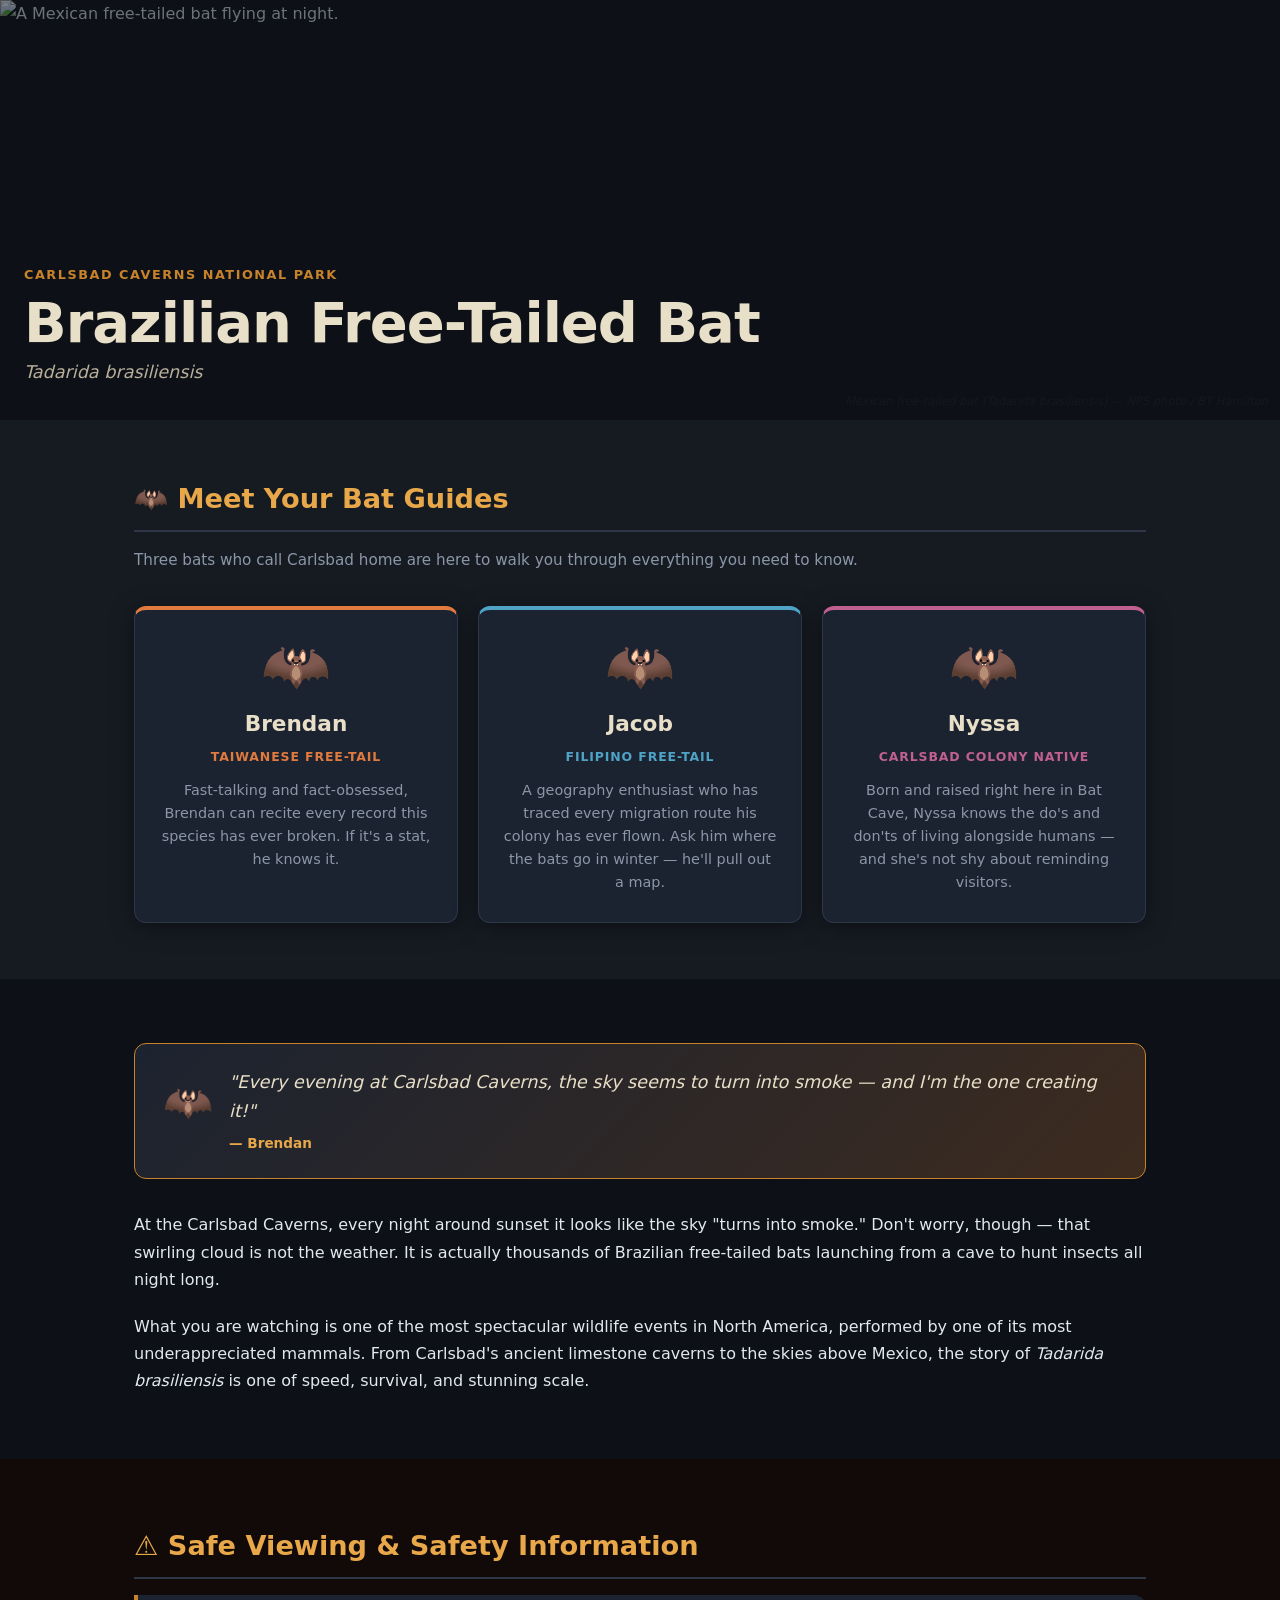
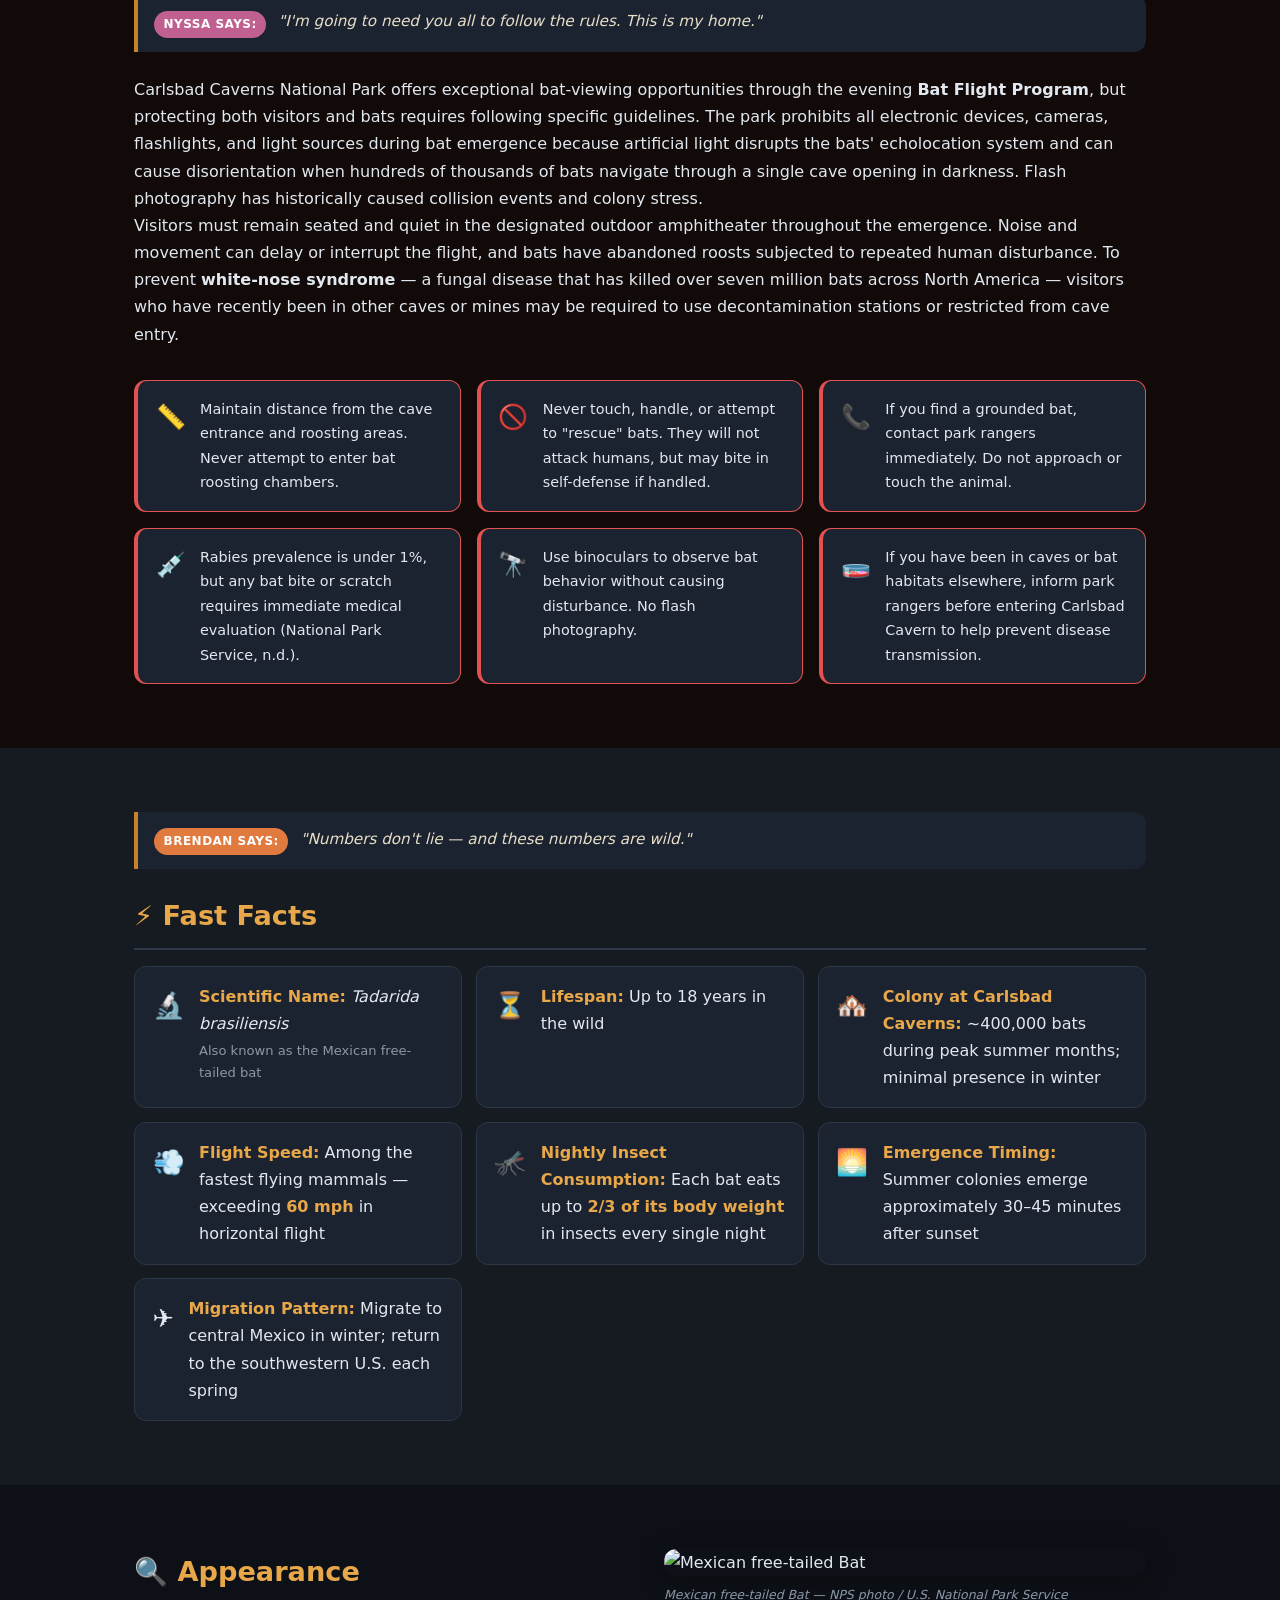
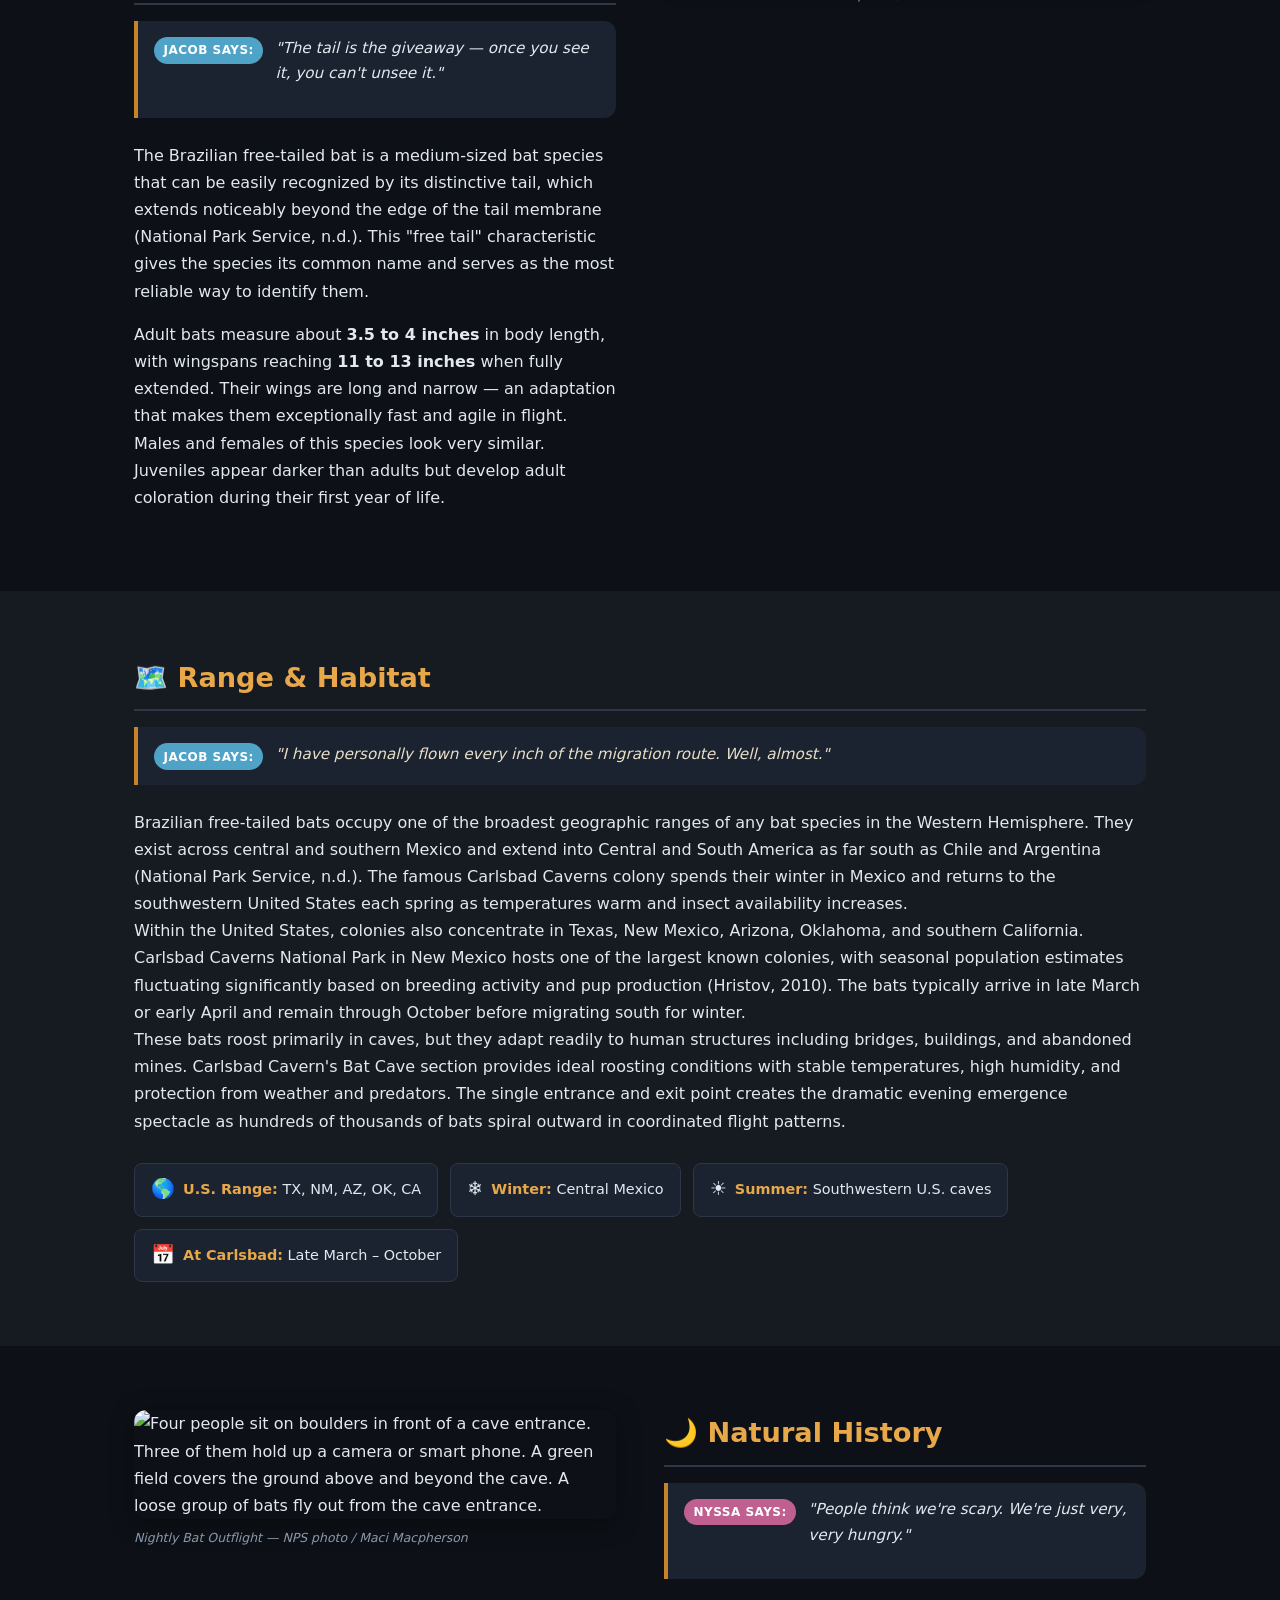
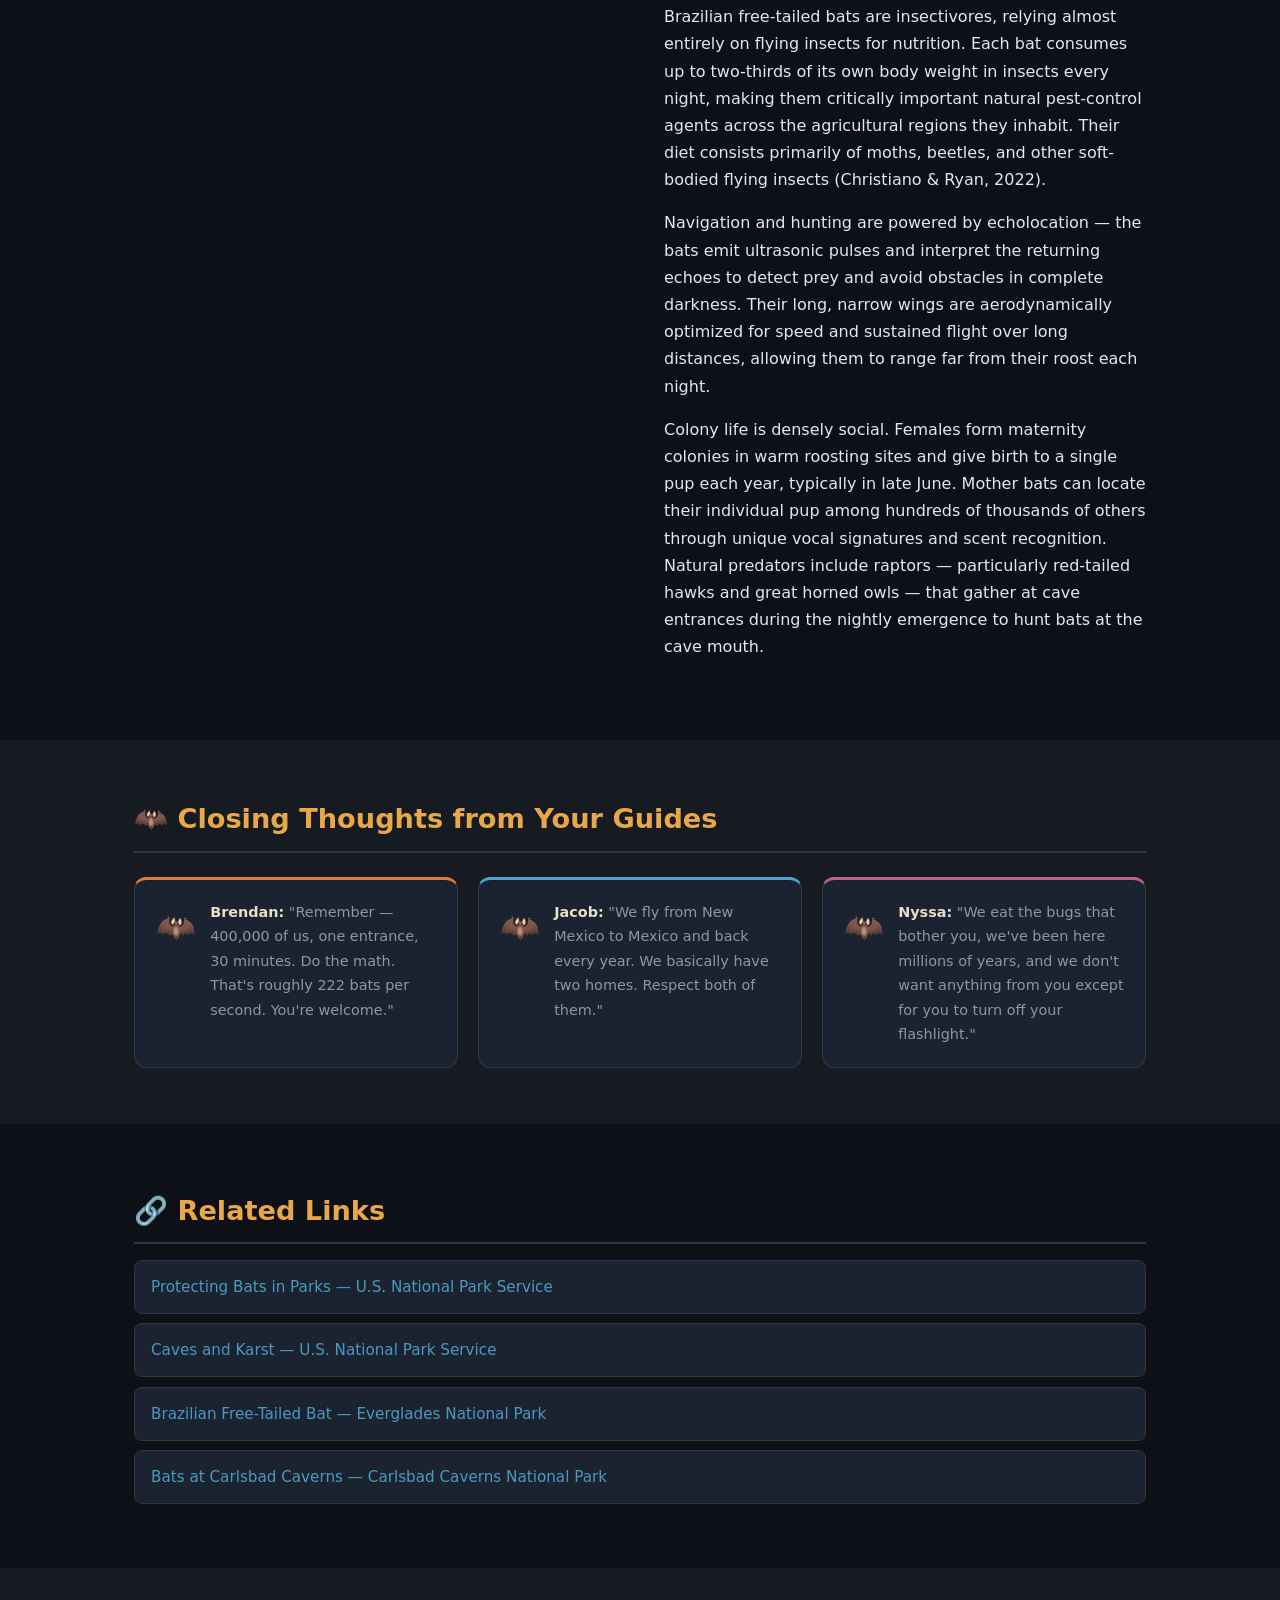
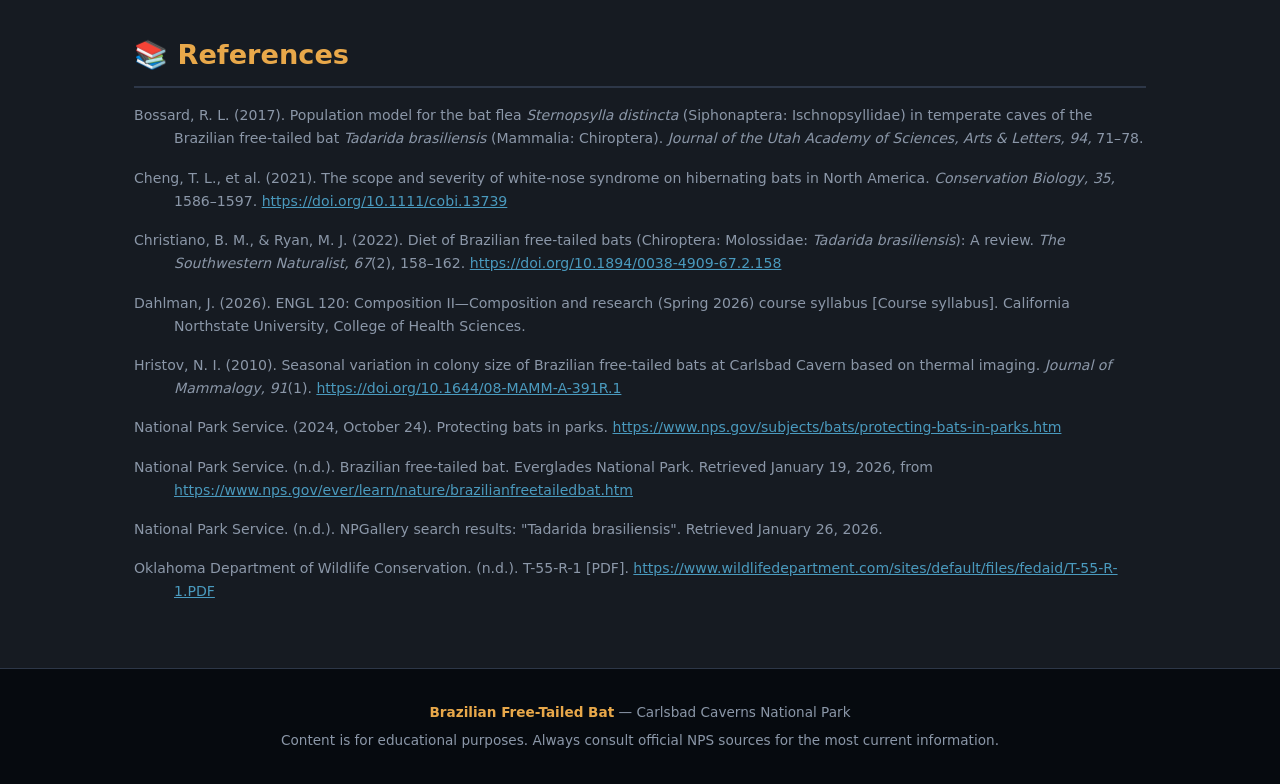
==== commit ace9e98f: "Fix references hanging indent, remove bullets, and fix zoomed images - References: switch from <ul><" ====
--- a/bat-guide/index.html
+++ b/bat-guide/index.html
@@ -327,17 +327,17 @@
   <section class="content-section alt-bg" id="references">
     <div class="container">
       <h2 class="section-title">📚 References</h2>
-      <ul class="reference-list">
-        <li>Bossard, R. L. (2017). Population model for the bat flea <em>Sternopsylla distincta</em> (Siphonaptera: Ischnopsyllidae) in temperate caves of the Brazilian free-tailed bat <em>Tadarida brasiliensis</em> (Mammalia: Chiroptera). <em>Journal of the Utah Academy of Sciences, Arts &amp; Letters, 94,</em> 71–78.</li>
-        <li>Cheng, T. L., et al. (2021). The scope and severity of white-nose syndrome on hibernating bats in North America. <em>Conservation Biology, 35,</em> 1586–1597. <a href="https://doi.org/10.1111/cobi.13739" target="_blank" rel="noopener">https://doi.org/10.1111/cobi.13739</a></li>
-        <li>Christiano, B. M., &amp; Ryan, M. J. (2022). Diet of Brazilian free-tailed bats (Chiroptera: Molossidae: <em>Tadarida brasiliensis</em>): A review. <em>The Southwestern Naturalist, 67</em>(2), 158–162. <a href="https://doi.org/10.1894/0038-4909-67.2.158" target="_blank" rel="noopener">https://doi.org/10.1894/0038-4909-67.2.158</a></li>
-        <li>Dahlman, J. (2026). ENGL 120: Composition II&mdash;Composition and research (Spring 2026) course syllabus [Course syllabus]. California Northstate University, College of Health Sciences.</li>
-        <li>Hristov, N. I. (2010). Seasonal variation in colony size of Brazilian free-tailed bats at Carlsbad Cavern based on thermal imaging. <em>Journal of Mammalogy, 91</em>(1). <a href="https://doi.org/10.1644/08-MAMM-A-391R.1" target="_blank" rel="noopener">https://doi.org/10.1644/08-MAMM-A-391R.1</a></li>
-        <li>National Park Service. (2024, October 24). Protecting bats in parks. <a href="https://www.nps.gov/subjects/bats/protecting-bats-in-parks.htm" target="_blank" rel="noopener">https://www.nps.gov/subjects/bats/protecting-bats-in-parks.htm</a></li>
-        <li>National Park Service. (n.d.). Brazilian free-tailed bat. Everglades National Park. Retrieved January 19, 2026, from <a href="https://www.nps.gov/ever/learn/nature/brazilianfreetailedbat.htm" target="_blank" rel="noopener">https://www.nps.gov/ever/learn/nature/brazilianfreetailedbat.htm</a></li>
-        <li>National Park Service. (n.d.). NPGallery search results: "Tadarida brasiliensis". Retrieved January 26, 2026.</li>
-        <li>Oklahoma Department of Wildlife Conservation. (n.d.). T-55-R-1 [PDF]. <a href="https://www.wildlifedepartment.com/sites/default/files/fedaid/T-55-R-1.PDF" target="_blank" rel="noopener">https://www.wildlifedepartment.com/sites/default/files/fedaid/T-55-R-1.PDF</a></li>
-      </ul>
+      <div class="reference-list">
+        <p>Bossard, R. L. (2017). Population model for the bat flea <em>Sternopsylla distincta</em> (Siphonaptera: Ischnopsyllidae) in temperate caves of the Brazilian free-tailed bat <em>Tadarida brasiliensis</em> (Mammalia: Chiroptera). <em>Journal of the Utah Academy of Sciences, Arts &amp; Letters, 94,</em> 71–78.</p>
+        <p>Cheng, T. L., et al. (2021). The scope and severity of white-nose syndrome on hibernating bats in North America. <em>Conservation Biology, 35,</em> 1586–1597. <a href="https://doi.org/10.1111/cobi.13739" target="_blank" rel="noopener">https://doi.org/10.1111/cobi.13739</a></p>
+        <p>Christiano, B. M., &amp; Ryan, M. J. (2022). Diet of Brazilian free-tailed bats (Chiroptera: Molossidae: <em>Tadarida brasiliensis</em>): A review. <em>The Southwestern Naturalist, 67</em>(2), 158–162. <a href="https://doi.org/10.1894/0038-4909-67.2.158" target="_blank" rel="noopener">https://doi.org/10.1894/0038-4909-67.2.158</a></p>
+        <p>Dahlman, J. (2026). ENGL 120: Composition II&mdash;Composition and research (Spring 2026) course syllabus [Course syllabus]. California Northstate University, College of Health Sciences.</p>
+        <p>Hristov, N. I. (2010). Seasonal variation in colony size of Brazilian free-tailed bats at Carlsbad Cavern based on thermal imaging. <em>Journal of Mammalogy, 91</em>(1). <a href="https://doi.org/10.1644/08-MAMM-A-391R.1" target="_blank" rel="noopener">https://doi.org/10.1644/08-MAMM-A-391R.1</a></p>
+        <p>National Park Service. (2024, October 24). Protecting bats in parks. <a href="https://www.nps.gov/subjects/bats/protecting-bats-in-parks.htm" target="_blank" rel="noopener">https://www.nps.gov/subjects/bats/protecting-bats-in-parks.htm</a></p>
+        <p>National Park Service. (n.d.). Brazilian free-tailed bat. Everglades National Park. Retrieved January 19, 2026, from <a href="https://www.nps.gov/ever/learn/nature/brazilianfreetailedbat.htm" target="_blank" rel="noopener">https://www.nps.gov/ever/learn/nature/brazilianfreetailedbat.htm</a></p>
+        <p>National Park Service. (n.d.). NPGallery search results: "Tadarida brasiliensis". Retrieved January 26, 2026.</p>
+        <p>Oklahoma Department of Wildlife Conservation. (n.d.). T-55-R-1 [PDF]. <a href="https://www.wildlifedepartment.com/sites/default/files/fedaid/T-55-R-1.PDF" target="_blank" rel="noopener">https://www.wildlifedepartment.com/sites/default/files/fedaid/T-55-R-1.PDF</a></p>
+      </div>
     </div>
   </section>
 
--- a/bat-guide/styles.css
+++ b/bat-guide/styles.css
@@ -318,11 +318,10 @@
 
 .content-img {
   width: 100%;
+  height: auto;
   border-radius: var(--radius);
   box-shadow: var(--shadow);
   display: block;
-  object-fit: cover;
-  aspect-ratio: 4/3;
 }
 
 .img-col figcaption {
@@ -437,18 +436,17 @@
 
 /* ========== REFERENCES (APA hanging indent) ========== */
 .reference-list {
-  list-style: none;
   display: flex;
   flex-direction: column;
   gap: 1rem;
-  padding-left: 0;
-}
-
-.reference-list li {
+}
+
+.reference-list p {
   font-size: 0.88rem;
   color: var(--text-muted);
   line-height: 1.65;
-  /* APA hanging indent: subsequent lines indent, first line flush */
+  margin: 0;
+  /* APA hanging indent: first line flush, continuation lines indented */
   padding-left: 2.5rem;
   text-indent: -2.5rem;
 }
